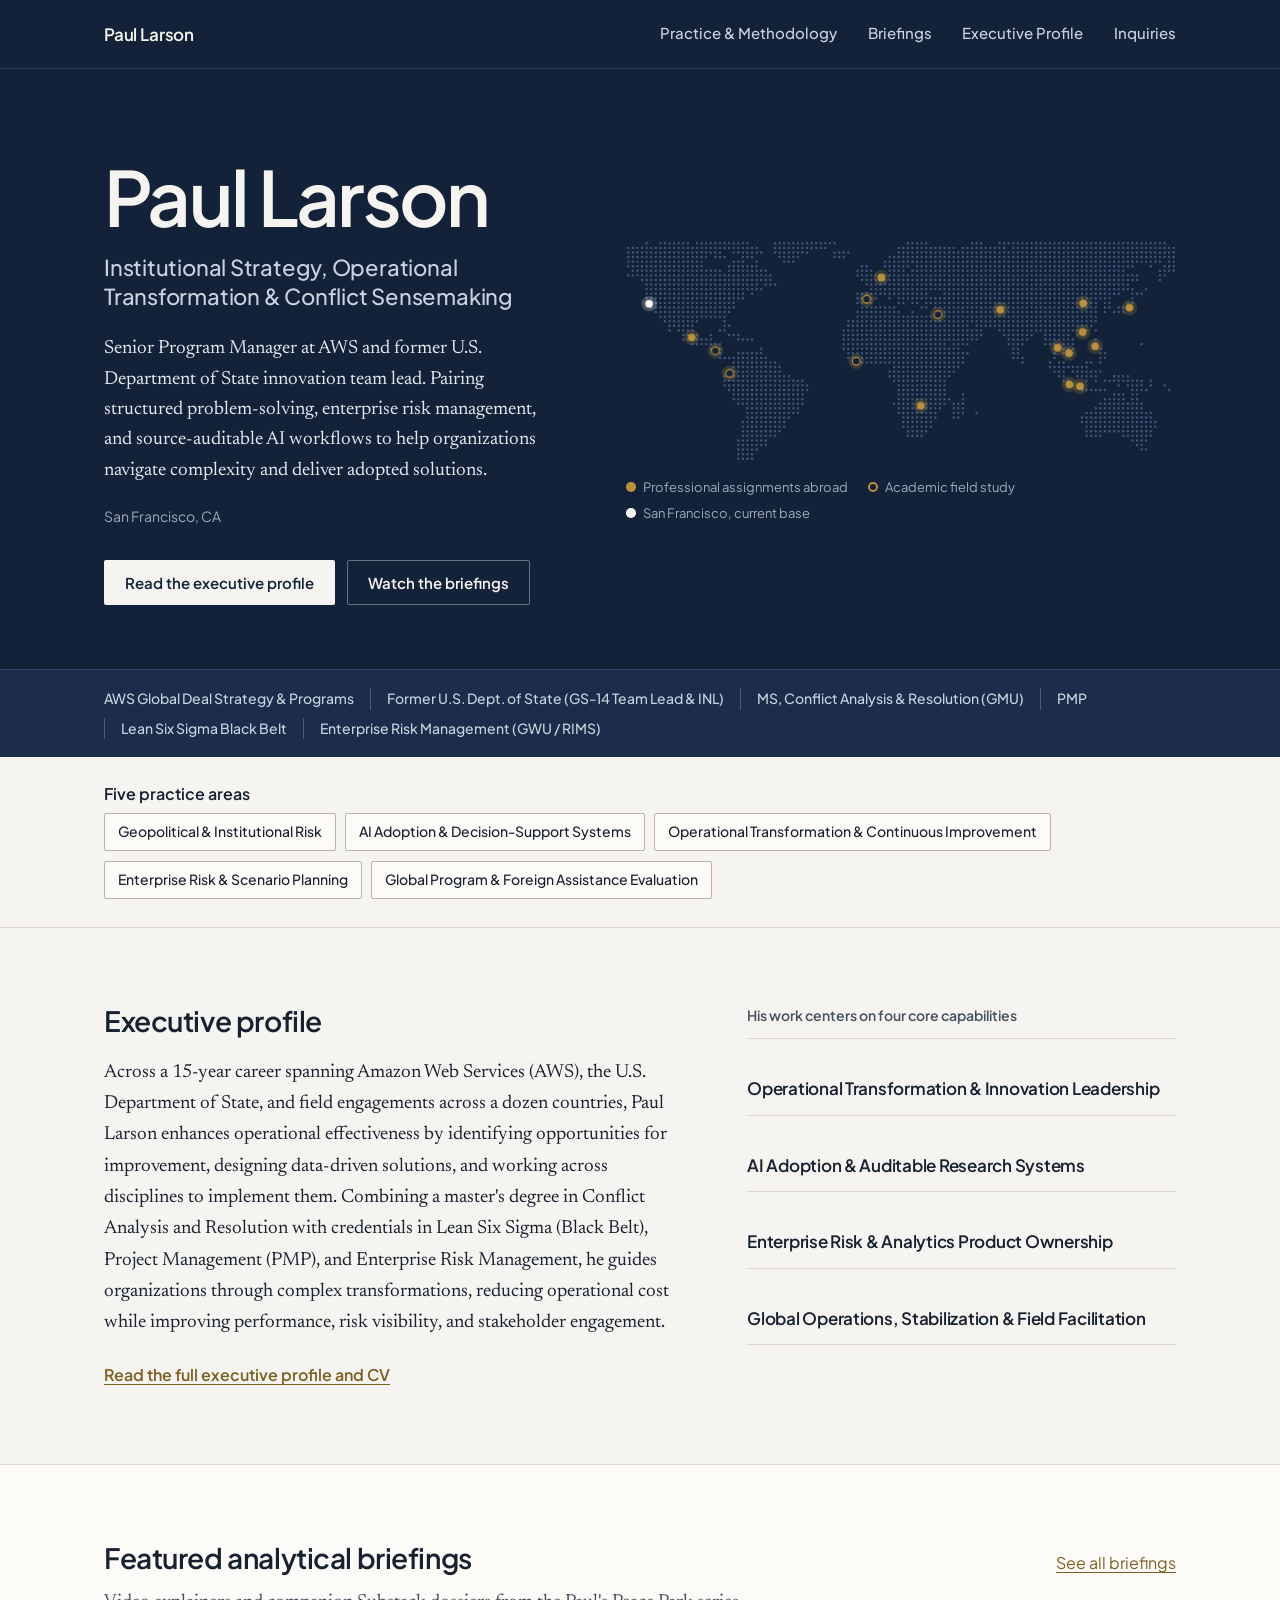
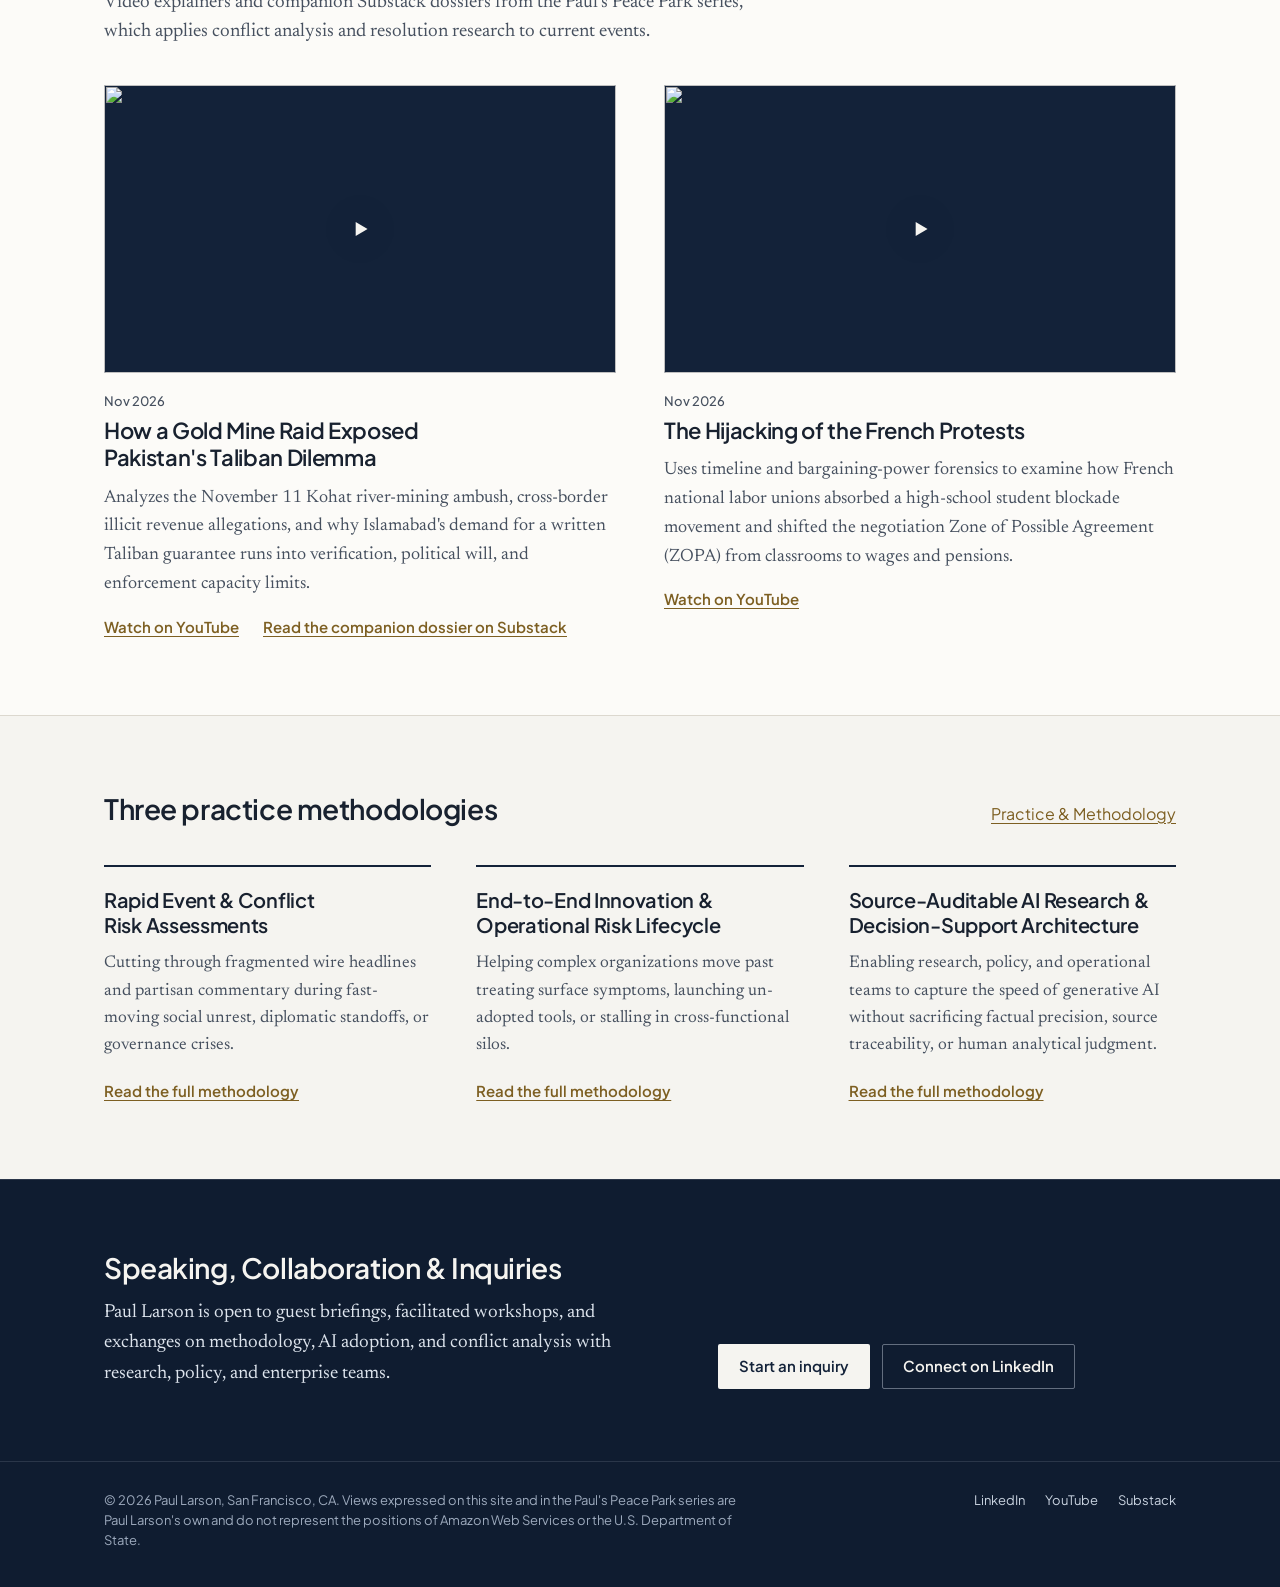
==== index.html @ 04f903e6 "Initial build of executive site Five static pages (home, practice and methodology, briefings, execut" ====
<!DOCTYPE html>
<html lang="en">
<head>
  <meta charset="utf-8">
  <meta name="viewport" content="width=device-width, initial-scale=1">
  <title>Paul Larson | Institutional Strategy, Operational Transformation &amp; Conflict Sensemaking</title>
  <meta name="description" content="Paul Larson, Senior Program Manager at AWS and former U.S. Department of State innovation team lead, on institutional strategy, operational transformation, and conflict sensemaking.">
  <meta name="author" content="Paul Larson">
  <meta property="og:title" content="Paul Larson | Institutional Strategy, Operational Transformation &amp; Conflict Sensemaking">
  <meta property="og:description" content="Paul Larson, Senior Program Manager at AWS and former U.S. Department of State innovation team lead, on institutional strategy, operational transformation, and conflict sensemaking.">
  <meta property="og:type" content="website">
  <meta name="theme-color" content="#132239">
  <link rel="icon" href="assets/favicon.svg" type="image/svg+xml">
  <link rel="preconnect" href="https://fonts.googleapis.com">
  <link rel="preconnect" href="https://fonts.gstatic.com" crossorigin>
  <link rel="stylesheet" href="https://fonts.googleapis.com/css2?family=Newsreader:ital,opsz,wght@0,6..72,400;0,6..72,500;1,6..72,400&amp;family=Plus+Jakarta+Sans:wght@400;500;600&amp;display=swap">
  <link rel="stylesheet" href="assets/styles.css">
  <script>document.documentElement.classList.add("js");</script>
  <script src="site-config.js" defer></script>
  <script src="assets/main.js" defer></script>
</head>
<body>
  <a class="skip-link" href="#main">Skip to content</a>
  <header class="site-header">
    <div class="wrap">
      <a class="wordmark" href="index.html">Paul Larson</a>
      <button class="nav-toggle" type="button" aria-expanded="false" aria-controls="site-nav">Menu</button>
      <nav id="site-nav" class="site-nav" aria-label="Main">
        <ul>
          <li><a href="methodology.html">Practice &amp; Methodology</a></li>
          <li><a href="briefings.html">Briefings</a></li>
          <li><a href="about.html">Executive Profile</a></li>
          <li><a href="contact.html">Inquiries</a></li>
        </ul>
      </nav>
    </div>
  </header>
  <main id="main">
    <section class="hero">
      <div class="wrap">
        <div class="hero-text">
          <h1 class="hero-name">Paul Larson</h1>
          <p class="hero-headline">Institutional Strategy, Operational Transformation &amp; Conflict Sensemaking</p>
          <p class="hero-sub">Senior Program Manager at AWS and former U.S. Department of State innovation team lead. Pairing structured problem-solving, enterprise risk management, and source-auditable AI workflows to help organizations navigate complexity and deliver adopted solutions.</p>
          <p class="hero-location">San Francisco, CA</p>
          <div class="btn-row">
            <a class="btn btn-light" href="about.html">Read the executive profile</a>
            <a class="btn btn-outline-light" href="briefings.html">Watch the briefings</a>
          </div>
        </div>
        <figure class="field-map">
          <div class="field-map-canvas">
            <img src="assets/world-dots.svg" alt="" width="1200" height="480">
            <svg viewBox="0 0 1200 480" aria-hidden="true" focusable="false">
            <g class="pin pin-study" style="--i:0" data-name="Liberia" data-detail="Academic field study, George Mason University, Center for Field Studies"><circle class="pin-halo" cx="502.3" cy="262.3" r="17"/><circle class="pin-dot" cx="502.3" cy="262.3" r="8.5"/><circle class="pin-hit" cx="502.3" cy="262.3" r="20"/></g>
            <g class="pin pin-study" style="--i:0" data-name="Israel and the Palestinian West Bank" data-detail="Academic field study, George Mason University, Center for Global Education"><circle class="pin-halo" cx="680.8" cy="160.9" r="17"/><circle class="pin-dot" cx="680.8" cy="160.9" r="8.5"/><circle class="pin-hit" cx="680.8" cy="160.9" r="20"/></g>
            <g class="pin pin-study" style="--i:0" data-name="Ecuador" data-detail="Academic field study, Center for Mediation, Facilitation, and the Resolution of Conflict (CEMPROC) and the University of Georgia"><circle class="pin-halo" cx="226.1" cy="288.7" r="17"/><circle class="pin-dot" cx="226.1" cy="288.7" r="8.5"/><circle class="pin-hit" cx="226.1" cy="288.7" r="20"/></g>
            <g class="pin pin-study" style="--i:0" data-name="Nicaragua" data-detail="Academic field study with travel to El Salvador and Honduras, School for International Training"><circle class="pin-halo" cx="195.0" cy="239.6" r="17"/><circle class="pin-dot" cx="195.0" cy="239.6" r="8.5"/><circle class="pin-hit" cx="195.0" cy="239.6" r="20"/></g>
            <g class="pin pin-study" style="--i:0" data-name="Spain" data-detail="Academic field study with travel to Morocco, Institute for the International Education of Students"><circle class="pin-halo" cx="525.2" cy="127.2" r="17"/><circle class="pin-dot" cx="525.2" cy="127.2" r="8.5"/><circle class="pin-hit" cx="525.2" cy="127.2" r="20"/></g>
            <g class="pin pin-work" style="--i:1" data-name="Shijiazhuang, China" data-detail="Teacher of U.S. culture and politics, Hebei Normal University (2008 to 2009)"><circle class="pin-halo" cx="998.0" cy="135.8" r="17"/><circle class="pin-dot" cx="998.0" cy="135.8" r="8.5"/><circle class="pin-hit" cx="998.0" cy="135.8" r="20"/></g>
            <g class="pin pin-work" style="--i:2" data-name="Kabul, Afghanistan" data-detail="Project lead for standing up business hubs and evaluating U.S. foreign assistance, Barbaricum (10/14 &amp; 12/14)"><circle class="pin-halo" cx="816.7" cy="149.9" r="17"/><circle class="pin-dot" cx="816.7" cy="149.9" r="8.5"/><circle class="pin-hit" cx="816.7" cy="149.9" r="20"/></g>
            <g class="pin pin-work" style="--i:3" data-name="Mexico City, Mexico" data-detail="Foreign assistance monitoring and evaluation advisor, PAE for State INL (2/18); WHA Management Officer Workshop presenter, State M/SS (12/24)"><circle class="pin-halo" cx="143.5" cy="210.3" r="17"/><circle class="pin-dot" cx="143.5" cy="210.3" r="8.5"/><circle class="pin-hit" cx="143.5" cy="210.3" r="20"/></g>
            <g class="pin pin-work" style="--i:4" data-name="The Hague, Netherlands" data-detail="Leadership development rotational assignment with GSO, State M/SS (4/22)"><circle class="pin-halo" cx="557.2" cy="79.7" r="17"/><circle class="pin-dot" cx="557.2" cy="79.7" r="8.5"/><circle class="pin-hit" cx="557.2" cy="79.7" r="20"/></g>
            <g class="pin pin-work" style="--i:5" data-name="Jakarta, Indonesia" data-detail="Scenario planning and strategic planning facilitator, State M/SS (9/22)"><circle class="pin-halo" cx="967.4" cy="312.8" r="17"/><circle class="pin-dot" cx="967.4" cy="312.8" r="8.5"/><circle class="pin-hit" cx="967.4" cy="312.8" r="20"/></g>
            <g class="pin pin-work" style="--i:5" data-name="Surabaya, Indonesia" data-detail="Scenario planning and strategic planning facilitator, State M/SS (9/22)"><circle class="pin-halo" cx="991.0" cy="317.0" r="17"/><circle class="pin-dot" cx="991.0" cy="317.0" r="8.5"/><circle class="pin-hit" cx="991.0" cy="317.0" r="20"/></g>
            <g class="pin pin-work" style="--i:6" data-name="Ho Chi Minh City, Vietnam" data-detail="Operational strategy and process improvement facilitator, State M/SS (9/22)"><circle class="pin-halo" cx="966.5" cy="244.7" r="17"/><circle class="pin-dot" cx="966.5" cy="244.7" r="8.5"/><circle class="pin-hit" cx="966.5" cy="244.7" r="20"/></g>
            <g class="pin pin-work" style="--i:7" data-name="Tokyo, Japan" data-detail="Operational strategy and process improvement facilitator, State M/SS (1/23)"><circle class="pin-halo" cx="1098.8" cy="145.3" r="17"/><circle class="pin-dot" cx="1098.8" cy="145.3" r="8.5"/><circle class="pin-hit" cx="1098.8" cy="145.3" r="20"/></g>
            <g class="pin pin-work" style="--i:8" data-name="Manila, Philippines" data-detail="Operational strategy and process improvement facilitator, State M/SS (1/23 &amp; 9/23)"><circle class="pin-halo" cx="1023.9" cy="229.6" r="17"/><circle class="pin-dot" cx="1023.9" cy="229.6" r="8.5"/><circle class="pin-hit" cx="1023.9" cy="229.6" r="20"/></g>
            <g class="pin pin-work" style="--i:9" data-name="Bangkok, Thailand" data-detail="Operational strategy and process improvement facilitator, State M/SS (7/23)"><circle class="pin-halo" cx="942.0" cy="233.0" r="17"/><circle class="pin-dot" cx="942.0" cy="233.0" r="8.5"/><circle class="pin-hit" cx="942.0" cy="233.0" r="20"/></g>
            <g class="pin pin-work" style="--i:10" data-name="Livingstone, Zambia" data-detail="AF Financial Management Workshop presenter, State M/SS (10/23)"><circle class="pin-halo" cx="643.4" cy="359.4" r="17"/><circle class="pin-dot" cx="643.4" cy="359.4" r="8.5"/><circle class="pin-hit" cx="643.4" cy="359.4" r="20"/></g>
            <g class="pin pin-work" style="--i:11" data-name="Hong Kong, China" data-detail="Management operations improvement facilitator, State M/SS (11/24)"><circle class="pin-halo" cx="996.7" cy="198.7" r="17"/><circle class="pin-dot" cx="996.7" cy="198.7" r="8.5"/><circle class="pin-hit" cx="996.7" cy="198.7" r="20"/></g>
            <g class="pin pin-home" style="--i:12" data-name="San Francisco, CA" data-detail="Current base"><circle class="pin-halo" cx="50.3" cy="136.9" r="17"/><circle class="pin-dot" cx="50.3" cy="136.9" r="8.5"/><circle class="pin-hit" cx="50.3" cy="136.9" r="20"/></g>
            </svg>
          </div>
          <figcaption>
            <span class="legend-item"><span class="legend-swatch work"></span>Professional assignments abroad</span>
            <span class="legend-item"><span class="legend-swatch study"></span>Academic field study</span>
            <span class="legend-item"><span class="legend-swatch home"></span>San Francisco, current base</span>
            <span class="visually-hidden">Map of Paul Larson's professional assignments abroad in Shijiazhuang, China; Kabul, Afghanistan; Mexico City, Mexico; The Hague, Netherlands; Jakarta, Indonesia; Surabaya, Indonesia; Ho Chi Minh City, Vietnam; Tokyo, Japan; Manila, Philippines; Bangkok, Thailand; Livingstone, Zambia; Hong Kong, China; and academic field study in Liberia; Israel and the Palestinian West Bank; Ecuador; Nicaragua; Spain.</span>
          </figcaption>
        </figure>
      </div>
    </section>

    <section class="cred-strip" aria-label="Credentials">
      <div class="wrap">
        <ul>
          <li>AWS Global Deal Strategy &amp; Programs</li>
          <li>Former U.S. Dept. of State (GS-14 Team Lead &amp; INL)</li>
          <li>MS, Conflict Analysis &amp; Resolution (GMU)</li>
          <li>PMP</li>
          <li>Lean Six Sigma Black Belt</li>
          <li>Enterprise Risk Management (GWU / RIMS)</li>
        </ul>
      </div>
    </section>

    <section class="section section-tags" aria-labelledby="areas-title">
      <div class="wrap tag-bar">
        <h2 id="areas-title">Five practice areas</h2>
        <ul class="tag-list">
          <li class="tag">Geopolitical &amp; Institutional Risk</li>
          <li class="tag">AI Adoption &amp; Decision-Support Systems</li>
          <li class="tag">Operational Transformation &amp; Continuous Improvement</li>
          <li class="tag">Enterprise Risk &amp; Scenario Planning</li>
          <li class="tag">Global Program &amp; Foreign Assistance Evaluation</li>
        </ul>
      </div>
    </section>

    <section class="section" aria-labelledby="profile-title">
      <div class="wrap profile-summary">
        <div>
          <h2 id="profile-title">Executive profile</h2>
          <div class="prose">
            <p>Across a 15-year career spanning Amazon Web Services (AWS), the U.S. Department of State, and field engagements across a dozen countries, Paul Larson enhances operational effectiveness by identifying opportunities for improvement, designing data-driven solutions, and working across disciplines to implement them. Combining a master's degree in Conflict Analysis and Resolution with credentials in Lean Six Sigma (Black Belt), Project Management (PMP), and Enterprise Risk Management, he guides organizations through complex transformations, reducing operational cost while improving performance, risk visibility, and stakeholder engagement.</p>
          </div>
          <a class="text-link" href="about.html">Read the full executive profile and CV</a>
        </div>
        <div>
          <p class="pillar-index-title">His work centers on four core capabilities</p>
          <ul class="pillar-index">
            <li><h3><a class="text-link" href="about.html#pillars">Operational Transformation &amp; Innovation Leadership</a></h3></li>
            <li><h3><a class="text-link" href="about.html#pillars">AI Adoption &amp; Auditable Research Systems</a></h3></li>
            <li><h3><a class="text-link" href="about.html#pillars">Enterprise Risk &amp; Analytics Product Ownership</a></h3></li>
            <li><h3><a class="text-link" href="about.html#pillars">Global Operations, Stabilization &amp; Field Facilitation</a></h3></li>
          </ul>
        </div>
      </div>
    </section>

    <section class="section section-raised" aria-labelledby="briefings-title">
      <div class="wrap">
        <div class="section-head">
          <h2 id="briefings-title">Featured analytical briefings</h2>
          <a class="text-link" href="briefings.html">See all briefings</a>
          <p>Video explainers and companion Substack dossiers from the <span data-series-name></span> series, which applies conflict analysis and resolution research to current events.</p>
        </div>
        <div class="briefing-grid" data-briefings="featured">
          <noscript><p class="prose">The briefings list needs JavaScript. Open <a href="briefings.html">the Briefings page</a> or <a href="https://www.youtube.com/@PaulsPeacePark">the YouTube channel</a> instead.</p></noscript>
        </div>
      </div>
    </section>

    <section class="section" aria-labelledby="methods-title">
      <div class="wrap">
        <div class="section-head">
          <h2 id="methods-title">Three practice methodologies</h2>
          <a class="text-link" href="methodology.html">Practice &amp; Methodology</a>
        </div>
        <div class="method-columns">
        <article>
          <h3>Rapid Event &amp; Conflict Risk Assessments</h3>
          <p>Cutting through fragmented wire headlines and partisan commentary during fast-moving social unrest, diplomatic standoffs, or governance crises.</p>
          <a class="text-link" href="methodology.html#rapid-assessments">Read the full methodology</a>
        </article>
        <article>
          <h3>End-to-End Innovation &amp; Operational Risk Lifecycle</h3>
          <p>Helping complex organizations move past treating surface symptoms, launching un-adopted tools, or stalling in cross-functional silos.</p>
          <a class="text-link" href="methodology.html#innovation-lifecycle">Read the full methodology</a>
        </article>
        <article>
          <h3>Source-Auditable AI Research &amp; Decision-Support Architecture</h3>
          <p>Enabling research, policy, and operational teams to capture the speed of generative AI without sacrificing factual precision, source traceability, or human analytical judgment.</p>
          <a class="text-link" href="methodology.html#auditable-ai">Read the full methodology</a>
        </article>
        </div>
      </div>
    </section>
  </main>

  <footer class="site-footer">
    <section class="footer-cta" aria-labelledby="footer-cta-title">
      <div class="wrap">
        <div>
          <h2 id="footer-cta-title">Speaking, Collaboration &amp; Inquiries</h2>
          <p>Paul Larson is open to guest briefings, facilitated workshops, and exchanges on methodology, AI adoption, and conflict analysis with research, policy, and enterprise teams.</p>
        </div>
        <div class="btn-row">
          <a class="btn btn-light" href="contact.html">Start an inquiry</a>
          <a class="btn btn-outline-light" href="https://www.linkedin.com/in/paulrlarson" data-linkedin-link target="_blank" rel="noopener">Connect on LinkedIn</a>
        </div>
      </div>
    </section>
    <div class="footer-base">
      <div class="wrap">
        <p>&copy; <span data-year>2026</span> Paul Larson, San Francisco, CA. Views expressed on this site and in the <span data-series-name></span> series are Paul Larson's own and do not represent the positions of Amazon Web Services or the U.S. Department of State.</p>
        <div class="footer-links">
          <a href="https://www.linkedin.com/in/paulrlarson" data-linkedin-link target="_blank" rel="noopener">LinkedIn</a>
          <a href="https://www.youtube.com/@PaulsPeacePark" data-youtube-link target="_blank" rel="noopener">YouTube</a>
          <a href="https://paulspeacepark.substack.com" data-substack-link target="_blank" rel="noopener">Substack</a>
        </div>
      </div>
    </div>
  </footer>
</body>
</html>
---- assets/styles.css ----
/* Paul Larson, executive site styles
   Palette: deep navy for frames, warm off-white for reading, brass for markers.
   Type: Plus Jakarta Sans for headings and interface, Newsreader for prose. */

:root {
  --navy-950: #0F1C30;
  --navy-900: #132239;
  --navy-800: #1B2D4A;
  --navy-700: #2A4166;
  --mist: #C9D3E0;
  --mist-soft: #9DAABD;
  --paper: #F5F4F0;
  --paper-raised: #FCFBF8;
  --rule: #DCD8CF;
  --rule-strong: #B9B3A6;
  --ink: #18212F;
  --ink-soft: #46505F;
  --brass: #B8903E;
  --brass-ink: #7D5F22;

  --sans: "Plus Jakarta Sans", system-ui, -apple-system, "Segoe UI", sans-serif;
  --serif: "Newsreader", "Iowan Old Style", Georgia, serif;

  --step--1: 0.8125rem;
  --step-0: 1rem;
  --step-1: 1.1875rem;
  --step-2: 1.375rem;
  --step-3: 1.75rem;
  --step-4: clamp(1.875rem, 1.4rem + 1.6vw, 2.5rem);
  --step-5: clamp(2.75rem, 1.9rem + 3.8vw, 4.75rem);

  --wrap: 72rem;
  --gutter: clamp(1.25rem, 4vw, 2.5rem);
  --section: clamp(3.25rem, 6vw, 5.5rem);
  --radius: 2px;
}

*,
*::before,
*::after { box-sizing: border-box; }

html { -webkit-text-size-adjust: 100%; scroll-behavior: smooth; }
@media (prefers-reduced-motion: reduce) { html { scroll-behavior: auto; } }

body {
  margin: 0;
  background: var(--paper);
  color: var(--ink);
  font-family: var(--sans);
  font-size: var(--step-0);
  line-height: 1.55;
  text-rendering: optimizeLegibility;
  -webkit-font-smoothing: antialiased;
}

img, svg { display: block; max-width: 100%; }

h1, h2, h3, h4 {
  font-family: var(--sans);
  font-weight: 600;
  line-height: 1.15;
  letter-spacing: -0.015em;
  margin: 0;
  text-wrap: balance;
}

p { margin: 0; }

a { color: inherit; }

.prose a,
.text-link {
  color: var(--brass-ink);
  text-decoration-thickness: 1px;
  text-underline-offset: 0.18em;
}
.prose a:hover,
.text-link:hover { text-decoration-thickness: 2px; }

:focus-visible {
  outline: 2px solid var(--brass);
  outline-offset: 3px;
}

.wrap {
  width: 100%;
  max-width: var(--wrap);
  margin-inline: auto;
  padding-inline: var(--gutter);
}

.visually-hidden {
  position: absolute !important;
  width: 1px; height: 1px;
  padding: 0; margin: -1px;
  overflow: hidden; clip: rect(0 0 0 0);
  white-space: nowrap; border: 0;
}

.skip-link {
  position: absolute;
  left: var(--gutter);
  top: -3rem;
  background: var(--paper);
  color: var(--navy-900);
  padding: 0.5rem 0.9rem;
  font-weight: 600;
  z-index: 20;
}
.skip-link:focus { top: 0.75rem; }

/* ---------- Header ---------- */

.site-header {
  background: var(--navy-900);
  color: var(--paper);
  border-bottom: 1px solid rgba(201, 211, 224, 0.14);
}
.site-header .wrap {
  display: flex;
  align-items: center;
  justify-content: space-between;
  gap: 1.5rem;
  min-height: 4.25rem;
}
.wordmark {
  font-weight: 600;
  font-size: 1.0625rem;
  letter-spacing: -0.01em;
  text-decoration: none;
  white-space: nowrap;
}
.wordmark span {
  font-weight: 400;
  color: var(--mist-soft);
  margin-left: 0.6rem;
  padding-left: 0.6rem;
  border-left: 1px solid rgba(201, 211, 224, 0.3);
}
.site-nav ul {
  list-style: none;
  margin: 0;
  padding: 0;
  display: flex;
  gap: clamp(1rem, 2.4vw, 2rem);
}
.site-nav a {
  color: var(--mist);
  text-decoration: none;
  font-size: 0.9375rem;
  font-weight: 500;
  padding-block: 0.4rem;
  border-bottom: 2px solid transparent;
  transition: color 0.15s ease, border-color 0.15s ease;
}
.site-nav a:hover { color: var(--paper); }
.site-nav a[aria-current="page"] {
  color: var(--paper);
  border-bottom-color: var(--brass);
}
.nav-toggle {
  display: none;
  background: transparent;
  color: var(--paper);
  border: 1px solid rgba(201, 211, 224, 0.4);
  border-radius: var(--radius);
  font: inherit;
  font-size: 0.875rem;
  font-weight: 500;
  padding: 0.4rem 0.8rem;
  cursor: pointer;
}

@media (max-width: 760px) {
  .wordmark span { display: none; }
  .nav-toggle { display: inline-block; }
  .site-header .wrap { flex-wrap: wrap; }
  .site-nav { display: none; width: 100%; padding-bottom: 1rem; }
  .site-nav.is-open { display: block; }
  .site-nav ul { flex-direction: column; gap: 0.25rem; }
  .site-nav a { display: inline-block; padding-block: 0.5rem; }
}

/* ---------- Buttons ---------- */

.btn {
  display: inline-flex;
  align-items: center;
  justify-content: center;
  gap: 0.5rem;
  font: inherit;
  font-size: 0.9375rem;
  font-weight: 600;
  line-height: 1.2;
  padding: 0.8rem 1.25rem;
  border-radius: var(--radius);
  border: 1px solid transparent;
  text-decoration: none;
  cursor: pointer;
  transition: background-color 0.15s ease, border-color 0.15s ease, color 0.15s ease;
}
.btn-light { background: var(--paper); color: var(--navy-900); }
.btn-light:hover { background: #FFFFFF; }
.btn-outline-light { color: var(--paper); border-color: rgba(201, 211, 224, 0.45); }
.btn-outline-light:hover { border-color: var(--paper); }
.btn-dark { background: var(--navy-900); color: var(--paper); }
.btn-dark:hover { background: var(--navy-700); }
.btn-outline-dark { color: var(--navy-900); border-color: var(--rule-strong); background: transparent; }
.btn-outline-dark:hover { border-color: var(--navy-900); }
.btn-row { display: flex; flex-wrap: wrap; gap: 0.75rem; }

/* ---------- Home hero ---------- */

.hero {
  background: var(--navy-900);
  color: var(--paper);
  padding-block: clamp(3rem, 7vw, 6rem) clamp(2.5rem, 5vw, 4rem);
  overflow: hidden;
}
.hero .wrap {
  display: grid;
  grid-template-columns: minmax(0, 1fr) minmax(0, 1.2fr);
  gap: clamp(2rem, 5vw, 4.5rem);
  align-items: center;
}
.hero-name {
  font-size: var(--step-5);
  font-weight: 600;
  letter-spacing: -0.035em;
  line-height: 0.98;
}
.hero-headline {
  margin-top: 1.25rem;
  font-size: var(--step-2);
  font-weight: 500;
  line-height: 1.3;
  color: var(--mist);
  letter-spacing: -0.01em;
  max-width: 28ch;
}
.hero-sub {
  margin-top: 1.5rem;
  font-family: var(--serif);
  font-size: var(--step-1);
  line-height: 1.6;
  color: #E4E9F0;
  max-width: 38rem;
}
.hero-location {
  margin-top: 1.25rem;
  font-size: 0.875rem;
  color: var(--mist-soft);
}
.hero .btn-row { margin-top: 2rem; }

@media (max-width: 960px) {
  .hero .wrap { grid-template-columns: 1fr; }
}

/* ---------- Field map ---------- */

.field-map { margin: 0; }
.field-map-canvas {
  position: relative;
  aspect-ratio: 1200 / 480;
}
.field-map-canvas > img,
.field-map-canvas > svg {
  position: absolute;
  inset: 0;
  width: 100%;
  height: 100%;
}
.pin { cursor: pointer; }
.pin .pin-hit { fill: transparent; }
.pin-work .pin-dot { fill: var(--brass); }
.pin-study .pin-dot { fill: var(--navy-900); stroke: var(--brass); stroke-width: 2.6; }
.pin-home .pin-dot { fill: var(--paper); }
.pin .pin-halo { fill: var(--brass); opacity: 0.22; }
.pin-home .pin-halo { fill: var(--paper); }
.pin:hover .pin-dot,
.pin.is-active .pin-dot { stroke: var(--paper); stroke-width: 2.6; }

@media (prefers-reduced-motion: no-preference) {
  .js .pin {
    opacity: 0;
    animation: pin-in 0.5s ease-out forwards;
    animation-delay: calc(0.35s + var(--i, 0) * 0.12s);
  }
}
@keyframes pin-in { to { opacity: 1; } }

.map-tip {
  position: absolute;
  z-index: 3;
  pointer-events: none;
  background: var(--paper);
  color: var(--ink);
  padding: 0.55rem 0.75rem;
  border-radius: var(--radius);
  box-shadow: 0 6px 24px rgba(8, 16, 30, 0.35);
  font-size: 0.8125rem;
  line-height: 1.4;
  max-width: 16rem;
  transform: translate(-50%, calc(-100% - 12px));
  opacity: 0;
  transition: opacity 0.12s ease;
}
.map-tip.is-visible { opacity: 1; }
.map-tip strong { display: block; font-weight: 600; }

.field-map figcaption {
  margin-top: 1rem;
  font-size: var(--step--1);
  color: var(--mist-soft);
  display: flex;
  flex-wrap: wrap;
  gap: 0.4rem 1.25rem;
}
.legend-item { display: inline-flex; align-items: center; gap: 0.45rem; }
.legend-swatch {
  width: 0.6rem; height: 0.6rem;
  border-radius: 50%;
  flex: none;
}
.legend-swatch.work { background: var(--brass); }
.legend-swatch.study { border: 2px solid var(--brass); }
.legend-swatch.home { background: var(--paper); }

/* ---------- Credibility strip ---------- */

.cred-strip {
  background: var(--navy-800);
  color: var(--mist);
  border-top: 1px solid rgba(201, 211, 224, 0.12);
}
.cred-strip ul {
  list-style: none;
  margin: 0;
  padding: 1.1rem 0;
  display: flex;
  flex-wrap: wrap;
  gap: 0.5rem 0;
  font-size: 0.875rem;
  font-weight: 500;
}
.cred-strip li { padding-inline: 1rem; border-left: 1px solid rgba(201, 211, 224, 0.28); }
.cred-strip li:first-child { padding-left: 0; border-left: 0; }
@media (max-width: 640px) {
  .cred-strip ul { flex-direction: column; }
  .cred-strip li { padding-left: 0; border-left: 0; }
}

/* ---------- Page header (inner pages) ---------- */

.page-head {
  background: var(--navy-900);
  color: var(--paper);
  padding-block: clamp(2.75rem, 6vw, 4.5rem);
}
.page-head h1 {
  font-size: var(--step-4);
  letter-spacing: -0.025em;
}
.page-head .lede {
  margin-top: 1rem;
  font-family: var(--serif);
  font-size: var(--step-1);
  line-height: 1.6;
  color: #E4E9F0;
  max-width: 44rem;
}
.page-head .btn-row { margin-top: 1.75rem; }

/* ---------- Sections ---------- */

.section { padding-block: var(--section); }
.section + .section { border-top: 1px solid var(--rule); }
.section-raised { background: var(--paper-raised); }

.section-head {
  display: flex;
  flex-wrap: wrap;
  align-items: baseline;
  justify-content: space-between;
  gap: 0.75rem 2rem;
  margin-bottom: clamp(1.75rem, 3vw, 2.5rem);
}
.section-head h2 { font-size: var(--step-3); }
.section-head p {
  font-family: var(--serif);
  font-size: var(--step-1);
  color: var(--ink-soft);
  max-width: 40rem;
  flex-basis: 100%;
}

.prose {
  font-family: var(--serif);
  font-size: var(--step-1);
  line-height: 1.65;
  max-width: 42rem;
}
.prose p + p { margin-top: 1.1em; }

/* ---------- Practice area tags ---------- */

.tag-bar {
  display: flex;
  flex-wrap: wrap;
  align-items: center;
  gap: 0.6rem;
}
.tag-bar h2 {
  font-size: var(--step-0);
  font-weight: 600;
  margin-right: 0.75rem;
  letter-spacing: 0;
}
.tag-list {
  list-style: none;
  margin: 0;
  padding: 0;
  display: flex;
  flex-wrap: wrap;
  gap: 0.6rem;
}
.tag {
  display: inline-block;
  font-size: 0.875rem;
  font-weight: 500;
  padding: 0.45rem 0.8rem;
  border: 1px solid var(--rule-strong);
  border-radius: var(--radius);
  background: var(--paper-raised);
}
.section-tags { padding-block: 1.75rem; }

/* ---------- Home profile summary ---------- */

.profile-summary {
  display: grid;
  grid-template-columns: minmax(0, 1.35fr) minmax(0, 1fr);
  gap: clamp(2rem, 5vw, 4.5rem);
}
.profile-summary h2 { font-size: var(--step-3); margin-bottom: 1.25rem; }
.profile-summary .text-link { display: inline-block; margin-top: 1.5rem; font-weight: 600; }
.pillar-index { list-style: none; margin: 0; padding: 0; border-top: 1px solid var(--rule); }
.pillar-index li {
  padding-block: 1rem;
  border-bottom: 1px solid var(--rule);
}
.pillar-index h3 { font-size: 1.0625rem; }
.pillar-index h3 a { color: var(--ink); text-decoration: none; }
.pillar-index h3 a:hover { color: var(--brass-ink); text-decoration: underline; text-underline-offset: 0.18em; }
.pillar-index p {
  margin-top: 0.35rem;
  font-family: var(--serif);
  font-size: 1.0625rem;
  color: var(--ink-soft);
  line-height: 1.5;
}
.pillar-index-title {
  font-size: 0.875rem;
  font-weight: 600;
  color: var(--ink-soft);
  margin-bottom: 0.75rem;
}
@media (max-width: 860px) {
  .profile-summary { grid-template-columns: 1fr; }
}

/* ---------- Briefings ---------- */

.briefing-grid {
  display: grid;
  grid-template-columns: repeat(2, minmax(0, 1fr));
  gap: clamp(2rem, 4vw, 3rem);
}
@media (max-width: 760px) {
  .briefing-grid { grid-template-columns: 1fr; }
}
.briefing { display: flex; flex-direction: column; }
.briefing-media {
  position: relative;
  aspect-ratio: 16 / 9;
  background: var(--navy-900);
  border-radius: var(--radius);
  overflow: hidden;
}
.briefing-media img,
.briefing-media iframe {
  position: absolute;
  inset: 0;
  width: 100%;
  height: 100%;
  object-fit: cover;
  border: 0;
}
.play-btn {
  position: absolute;
  inset: 0;
  width: 100%;
  border: 0;
  padding: 0;
  margin: 0;
  background: transparent;
  cursor: pointer;
}
.play-btn::after {
  content: "";
  position: absolute;
  left: 50%; top: 50%;
  width: 4.25rem; height: 4.25rem;
  transform: translate(-50%, -50%);
  border-radius: 50%;
  background: rgba(19, 34, 57, 0.86) url("data:image/svg+xml,%3Csvg xmlns='http://www.w3.org/2000/svg' viewBox='0 0 24 24'%3E%3Cpath d='M8 5.5v13l11-6.5z' fill='%23F5F4F0'/%3E%3C/svg%3E") center / 1.6rem no-repeat;
  transition: background-color 0.15s ease;
}
.play-btn:hover::after { background-color: var(--navy-700); }
.briefing-date {
  margin-top: 1.1rem;
  font-size: var(--step--1);
  font-weight: 500;
  color: var(--ink-soft);
}
.briefing h3 {
  margin-top: 0.35rem;
  font-size: var(--step-2);
  line-height: 1.25;
}
.briefing-summary {
  margin-top: 0.75rem;
  font-family: var(--serif);
  font-size: 1.125rem;
  line-height: 1.6;
  color: var(--ink-soft);
}
.briefing-links {
  margin-top: 1rem;
  display: flex;
  flex-wrap: wrap;
  gap: 0.5rem 1.5rem;
  font-size: 0.9375rem;
  font-weight: 600;
}

.briefing-list { display: grid; gap: clamp(3rem, 6vw, 4.5rem); }
.briefing-list .briefing {
  display: grid;
  grid-template-columns: minmax(0, 1.15fr) minmax(0, 1fr);
  gap: clamp(1.5rem, 4vw, 3rem);
  align-items: start;
}
.briefing-list .briefing-date { margin-top: 0; }
@media (max-width: 860px) {
  .briefing-list .briefing { grid-template-columns: 1fr; }
}

.series-panel {
  display: grid;
  grid-template-columns: minmax(0, 1fr) auto;
  gap: 1.5rem 3rem;
  align-items: center;
  padding: clamp(1.5rem, 3vw, 2.25rem);
  border: 1px solid var(--rule);
  background: var(--paper-raised);
  border-radius: var(--radius);
}
.series-panel h2 { font-size: var(--step-2); }
.series-panel p {
  margin-top: 0.5rem;
  font-family: var(--serif);
  font-size: 1.125rem;
  color: var(--ink-soft);
  max-width: 40rem;
}
@media (max-width: 760px) {
  .series-panel { grid-template-columns: 1fr; }
}

/* ---------- Methodology summary (home) ---------- */

.method-columns {
  display: grid;
  grid-template-columns: repeat(3, minmax(0, 1fr));
  gap: clamp(1.75rem, 3.5vw, 3rem);
}
.method-columns article {
  border-top: 2px solid var(--navy-900);
  padding-top: 1.25rem;
  display: flex;
  flex-direction: column;
}
.method-columns h3 { font-size: 1.25rem; line-height: 1.25; }
.method-columns p {
  margin-top: 0.85rem;
  font-family: var(--serif);
  font-size: 1.0625rem;
  line-height: 1.6;
  color: var(--ink-soft);
  flex: 1;
}
.method-columns .text-link { margin-top: 1.25rem; font-weight: 600; font-size: 0.9375rem; }
@media (max-width: 900px) {
  .method-columns { grid-template-columns: 1fr; }
}

/* ---------- Methodology page ---------- */

.method-detail {
  display: grid;
  grid-template-columns: minmax(0, 0.8fr) minmax(0, 1.4fr);
  gap: clamp(1.75rem, 5vw, 4.5rem);
  scroll-margin-top: 1.5rem;
}
.method-detail h2 { font-size: var(--step-3); }
.method-detail .method-aside p {
  margin-top: 1rem;
  font-size: 0.9375rem;
  color: var(--ink-soft);
}
.method-detail .btn { margin-top: 1.5rem; }
.facts { margin: 0; }
.facts dt {
  font-size: 0.9375rem;
  font-weight: 600;
  color: var(--navy-900);
}
.facts dd {
  margin: 0.4rem 0 0;
  font-family: var(--serif);
  font-size: var(--step-1);
  line-height: 1.65;
  max-width: 42rem;
}
.facts dd + dt { margin-top: 1.5rem; padding-top: 1.5rem; border-top: 1px solid var(--rule); }
@media (max-width: 860px) {
  .method-detail { grid-template-columns: 1fr; }
}

.lifecycle {
  list-style: none;
  margin: 1.25rem 0 0;
  padding: 0;
  counter-reset: stage;
  display: grid;
  grid-template-columns: repeat(5, minmax(0, 1fr));
  border-top: 1px solid var(--rule-strong);
}
.lifecycle li {
  counter-increment: stage;
  padding: 1rem 1rem 0 0;
  font-size: 0.9375rem;
  line-height: 1.45;
}
.lifecycle li::before {
  content: counter(stage);
  display: block;
  font-weight: 600;
  font-size: 0.8125rem;
  color: var(--brass-ink);
  margin-bottom: 0.4rem;
}
@media (max-width: 760px) {
  .lifecycle { grid-template-columns: 1fr; }
  .lifecycle li { display: grid; grid-template-columns: 1.75rem 1fr; padding: 0.75rem 0; border-bottom: 1px solid var(--rule); }
  .lifecycle li::before { margin: 0; }
}

.overview-block {
  background: var(--navy-900);
  color: var(--paper);
}
.overview-block .wrap {
  display: grid;
  grid-template-columns: minmax(0, 0.8fr) minmax(0, 1.4fr);
  gap: clamp(1.75rem, 5vw, 4.5rem);
}
.overview-block h2 { font-size: var(--step-3); }
.overview-block .overview-note {
  margin-top: 1rem;
  font-size: 0.9375rem;
  color: var(--mist-soft);
}
.overview-block .prose { color: #E4E9F0; }
@media (max-width: 860px) {
  .overview-block .wrap { grid-template-columns: 1fr; }
}

/* ---------- Executive profile ---------- */

.profile-head-row {
  display: flex;
  flex-wrap: wrap;
  justify-content: space-between;
  align-items: flex-end;
  gap: 1.5rem;
}

.pillar-grid {
  display: grid;
  grid-template-columns: repeat(2, minmax(0, 1fr));
  border-top: 1px solid var(--rule);
}
.pillar {
  padding: 1.75rem 2rem 2rem 0;
  border-bottom: 1px solid var(--rule);
}
.pillar:nth-child(even) { padding-left: 2rem; padding-right: 0; border-left: 1px solid var(--rule); }
.pillar h3 { font-size: 1.1875rem; }
.pillar p {
  margin-top: 0.75rem;
  font-family: var(--serif);
  font-size: 1.125rem;
  line-height: 1.6;
}
@media (max-width: 860px) {
  .pillar-grid { grid-template-columns: 1fr; }
  .pillar, .pillar:nth-child(even) { padding: 1.5rem 0; border-left: 0; }
}

.cv { display: grid; gap: clamp(2.5rem, 5vw, 3.5rem); }
.cv-section {
  display: grid;
  grid-template-columns: minmax(0, 14rem) minmax(0, 1fr);
  gap: 1rem clamp(1.5rem, 4vw, 3rem);
  border-top: 1px solid var(--rule-strong);
  padding-top: 1.25rem;
}
.cv-section > h3 { font-size: 1.125rem; }
.ledger { list-style: none; margin: 0; padding: 0; }
.ledger > li {
  display: grid;
  grid-template-columns: 8.5rem minmax(0, 1fr);
  gap: 0.25rem 1.5rem;
  padding-block: 0.8rem;
  border-bottom: 1px solid var(--rule);
}
.ledger > li:first-child { padding-top: 0; }
.ledger .when {
  font-size: 0.875rem;
  font-weight: 500;
  color: var(--ink-soft);
  font-variant-numeric: tabular-nums;
  padding-top: 0.15rem;
}
.ledger .what { font-weight: 600; line-height: 1.4; }
.ledger .where {
  display: block;
  margin-top: 0.15rem;
  font-family: var(--serif);
  font-size: 1.0625rem;
  font-weight: 400;
  color: var(--ink-soft);
}
.ledger-group + .ledger-group { margin-top: 1.75rem; }
.ledger-group h4 {
  font-size: 0.9375rem;
  font-weight: 600;
  color: var(--navy-700);
  margin-bottom: 0.75rem;
}
.ledger.plain > li { grid-template-columns: 1fr; }
@media (max-width: 760px) {
  .cv-section { grid-template-columns: 1fr; }
  .ledger > li { grid-template-columns: 1fr; gap: 0.15rem; }
}

.print-only { display: none; }

/* ---------- Inquiries ---------- */

.inquiry-layout {
  display: grid;
  grid-template-columns: minmax(0, 1.5fr) minmax(0, 1fr);
  gap: clamp(2rem, 5vw, 4.5rem);
  align-items: start;
}
@media (max-width: 900px) {
  .inquiry-layout { grid-template-columns: 1fr; }
}
.inquiry-form fieldset { border: 0; margin: 0; padding: 0; }
.inquiry-form legend {
  font-size: var(--step-2);
  font-weight: 600;
  letter-spacing: -0.01em;
  margin-bottom: 1rem;
  padding: 0;
}
.topic-options { display: grid; grid-template-columns: repeat(2, minmax(0, 1fr)); gap: 0.75rem; }
@media (max-width: 600px) { .topic-options { grid-template-columns: 1fr; } }
.topic-option { position: relative; }
.topic-option input { position: absolute; opacity: 0; inset: 0; margin: 0; cursor: pointer; }
.topic-option label {
  display: block;
  height: 100%;
  padding: 1rem 1.1rem;
  border: 1px solid var(--rule-strong);
  border-radius: var(--radius);
  background: var(--paper-raised);
  cursor: pointer;
  transition: border-color 0.15s ease, background-color 0.15s ease;
}
.topic-option label strong { display: block; font-weight: 600; }
.topic-option label span {
  display: block;
  margin-top: 0.3rem;
  font-family: var(--serif);
  font-size: 1rem;
  line-height: 1.45;
  color: var(--ink-soft);
}
.topic-option input:checked + label {
  border-color: var(--navy-900);
  background: #EEF1F5;
  box-shadow: inset 3px 0 0 var(--brass);
}
.topic-option input:focus-visible + label { outline: 2px solid var(--brass); outline-offset: 2px; }

.field-grid { display: grid; grid-template-columns: repeat(2, minmax(0, 1fr)); gap: 1rem 1.25rem; margin-top: 2rem; }
.field-grid .full { grid-column: 1 / -1; }
@media (max-width: 600px) { .field-grid { grid-template-columns: 1fr; } }
.field label {
  display: block;
  font-size: 0.875rem;
  font-weight: 600;
  margin-bottom: 0.4rem;
}
.field label .optional { font-weight: 400; color: var(--ink-soft); }
.field input,
.field textarea {
  width: 100%;
  font: inherit;
  font-size: 1rem;
  color: var(--ink);
  background: #FFFFFF;
  border: 1px solid var(--rule-strong);
  border-radius: var(--radius);
  padding: 0.7rem 0.8rem;
}
.field textarea { min-height: 9rem; resize: vertical; line-height: 1.5; }
.field input:focus,
.field textarea:focus { outline: 2px solid var(--brass); outline-offset: 0; border-color: var(--navy-900); }
.form-actions { margin-top: 1.5rem; display: flex; flex-wrap: wrap; align-items: center; gap: 1rem; }
.form-status { font-size: 0.9375rem; color: var(--ink-soft); }
.form-status.is-error { color: #8A2A1F; }
.form-status.is-ok { color: #2F5A3A; }

.contact-aside { display: grid; gap: 1.25rem; }
.aside-block {
  padding: 1.5rem;
  border: 1px solid var(--rule);
  background: var(--paper-raised);
  border-radius: var(--radius);
}
.aside-block h2 { font-size: 1.1875rem; }
.aside-block p {
  margin-top: 0.5rem;
  font-family: var(--serif);
  font-size: 1.0625rem;
  line-height: 1.55;
  color: var(--ink-soft);
}
.aside-block .btn { margin-top: 1rem; }
.email-reveal {
  margin-top: 1rem;
  font-size: 0.9375rem;
  font-weight: 600;
  word-break: break-all;
}

/* ---------- Footer ---------- */

.site-footer {
  background: var(--navy-950);
  color: var(--mist);
  border-top: 1px solid rgba(201, 211, 224, 0.14);
}
.footer-cta {
  padding-block: clamp(3rem, 6vw, 4.5rem);
  border-bottom: 1px solid rgba(201, 211, 224, 0.14);
}
.footer-cta .wrap {
  display: grid;
  grid-template-columns: minmax(0, 1.2fr) minmax(0, 1fr);
  gap: 2rem clamp(2rem, 5vw, 4.5rem);
  align-items: end;
}
.footer-cta h2 { font-size: var(--step-3); color: var(--paper); }
.footer-cta p {
  margin-top: 0.85rem;
  font-family: var(--serif);
  font-size: var(--step-1);
  line-height: 1.6;
  color: #DCE3EC;
  max-width: 36rem;
}
.footer-cta .btn-row { justify-content: flex-start; }
@media (max-width: 860px) {
  .footer-cta .wrap { grid-template-columns: 1fr; }
}
.footer-base {
  padding-block: 1.75rem 2.25rem;
  font-size: var(--step--1);
  color: var(--mist-soft);
}
.footer-base .wrap {
  display: flex;
  flex-wrap: wrap;
  justify-content: space-between;
  gap: 0.75rem 2rem;
}
.footer-base p { max-width: 40rem; }
.footer-links { display: flex; flex-wrap: wrap; gap: 0.5rem 1.25rem; }
.footer-links a { color: var(--mist); text-decoration: none; }
.footer-links a:hover { color: var(--paper); text-decoration: underline; }

/* ---------- Print: executive profile ---------- */

@media print {
  @page { margin: 0.6in 0.65in; }
  html { font-size: 10pt; }
  body { background: #FFFFFF; color: #000000; }
  .site-header, .site-footer, .no-print, .skip-link { display: none !important; }
  .print-only { display: block; }
  .page-head { background: none; color: #000000; padding: 0 0 10pt; }
  .page-head h1 { font-size: 20pt; }
  .page-head .lede { color: #222222; font-size: 11pt; margin-top: 4pt; }
  .wrap { max-width: none; padding: 0; }
  .section { padding-block: 12pt; }
  .section + .section { border-top: 1px solid #999999; }
  .section-head { margin-bottom: 8pt; }
  .section-head h2 { font-size: 13pt; }
  .prose { font-size: 10.5pt; max-width: none; line-height: 1.45; }
  .pillar-grid { grid-template-columns: 1fr 1fr; }
  .pillar { padding: 8pt 10pt 8pt 0; break-inside: avoid; }
  .pillar:nth-child(even) { padding-left: 10pt; }
  .pillar h3 { font-size: 10.5pt; }
  .pillar p { font-size: 9.5pt; line-height: 1.4; margin-top: 3pt; }
  .cv { gap: 12pt; }
  .cv-section { grid-template-columns: 9rem 1fr; padding-top: 6pt; break-inside: auto; }
  .cv-section > h3 { font-size: 10.5pt; }
  .ledger > li { padding-block: 3pt; grid-template-columns: 7rem 1fr; break-inside: avoid; }
  .ledger .when { font-size: 8.5pt; color: #333333; }
  .ledger .what { font-size: 9.5pt; }
  .ledger .where { font-size: 9.5pt; color: #333333; }
  .ledger-group + .ledger-group { margin-top: 6pt; }
  .ledger-group h4 { font-size: 9pt; margin-bottom: 3pt; color: #000000; break-after: avoid; }
  .ledger-group { break-inside: avoid; }
  .section-head { break-after: avoid; }
  #cv { break-before: page; border-top: 0; }
  .print-contact { font-size: 9.5pt; margin-top: 4pt; color: #222222; }
  a { color: #000000; text-decoration: none; }
}
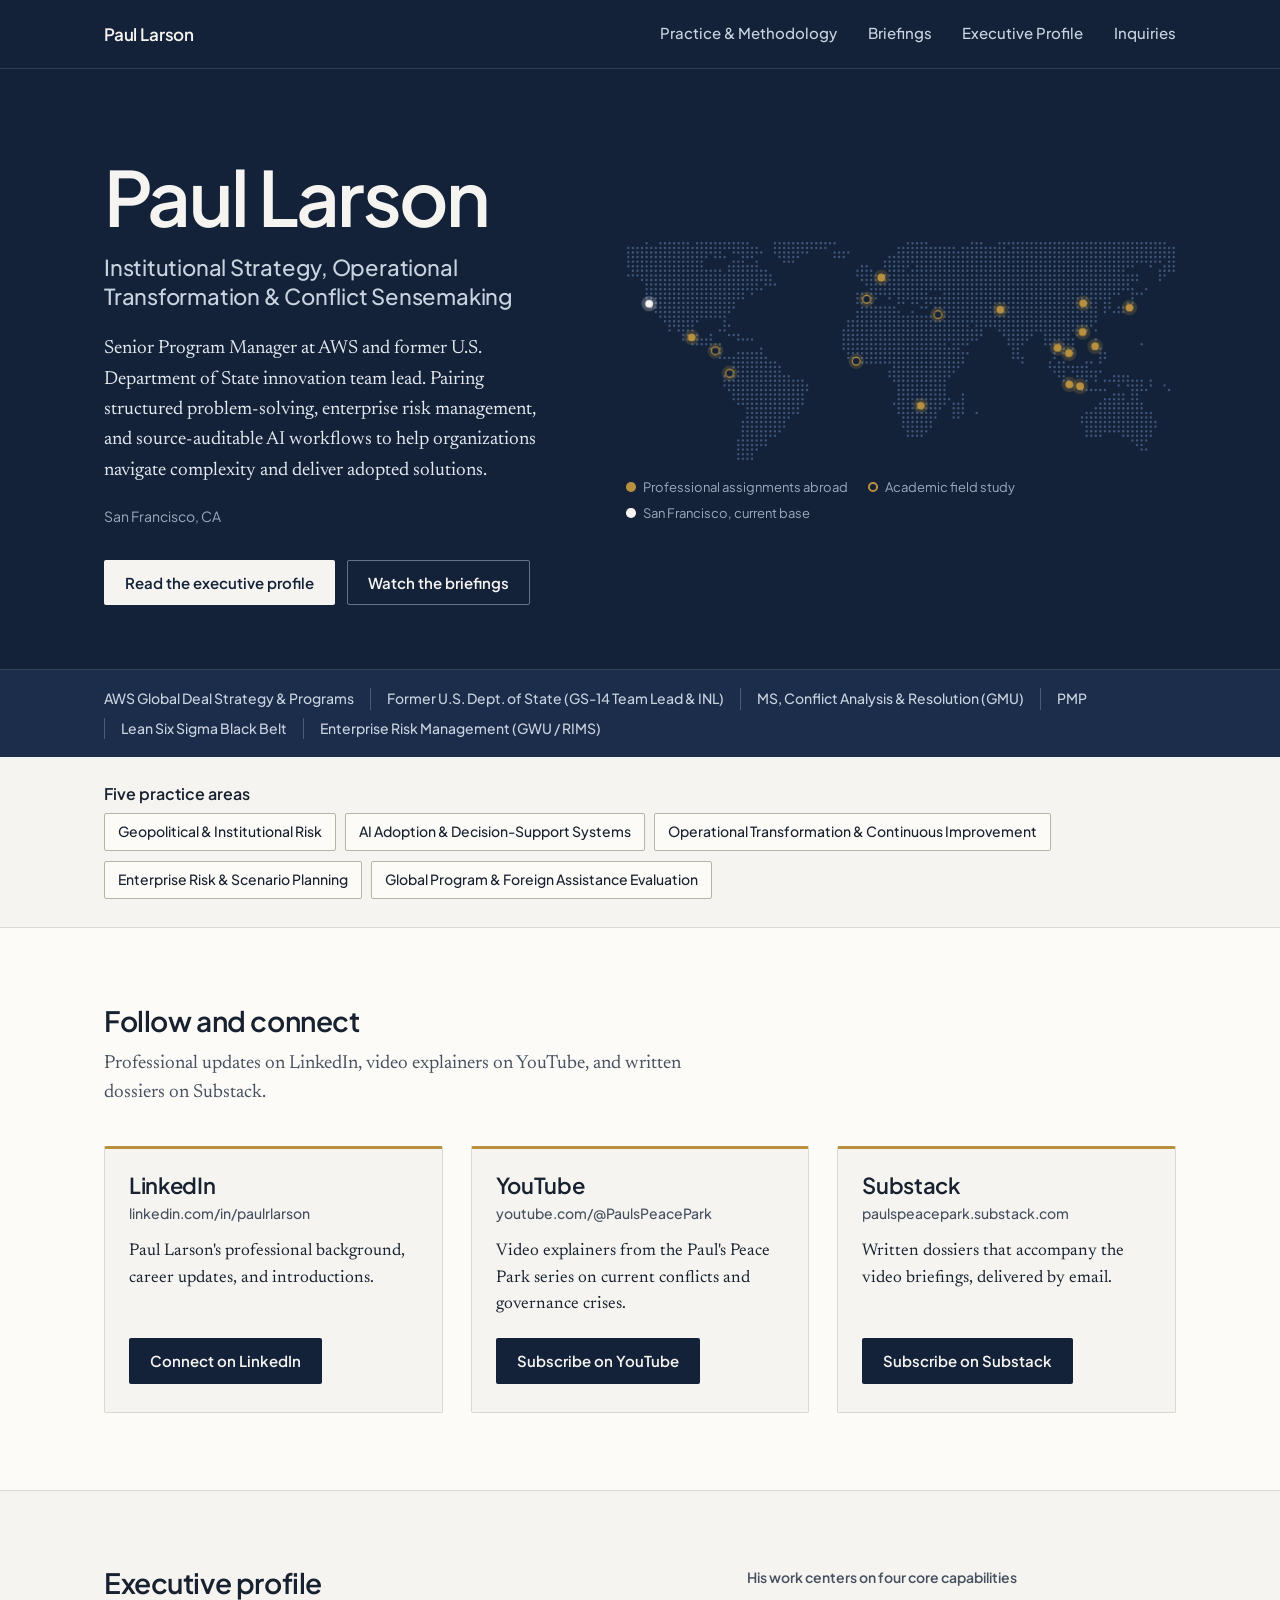
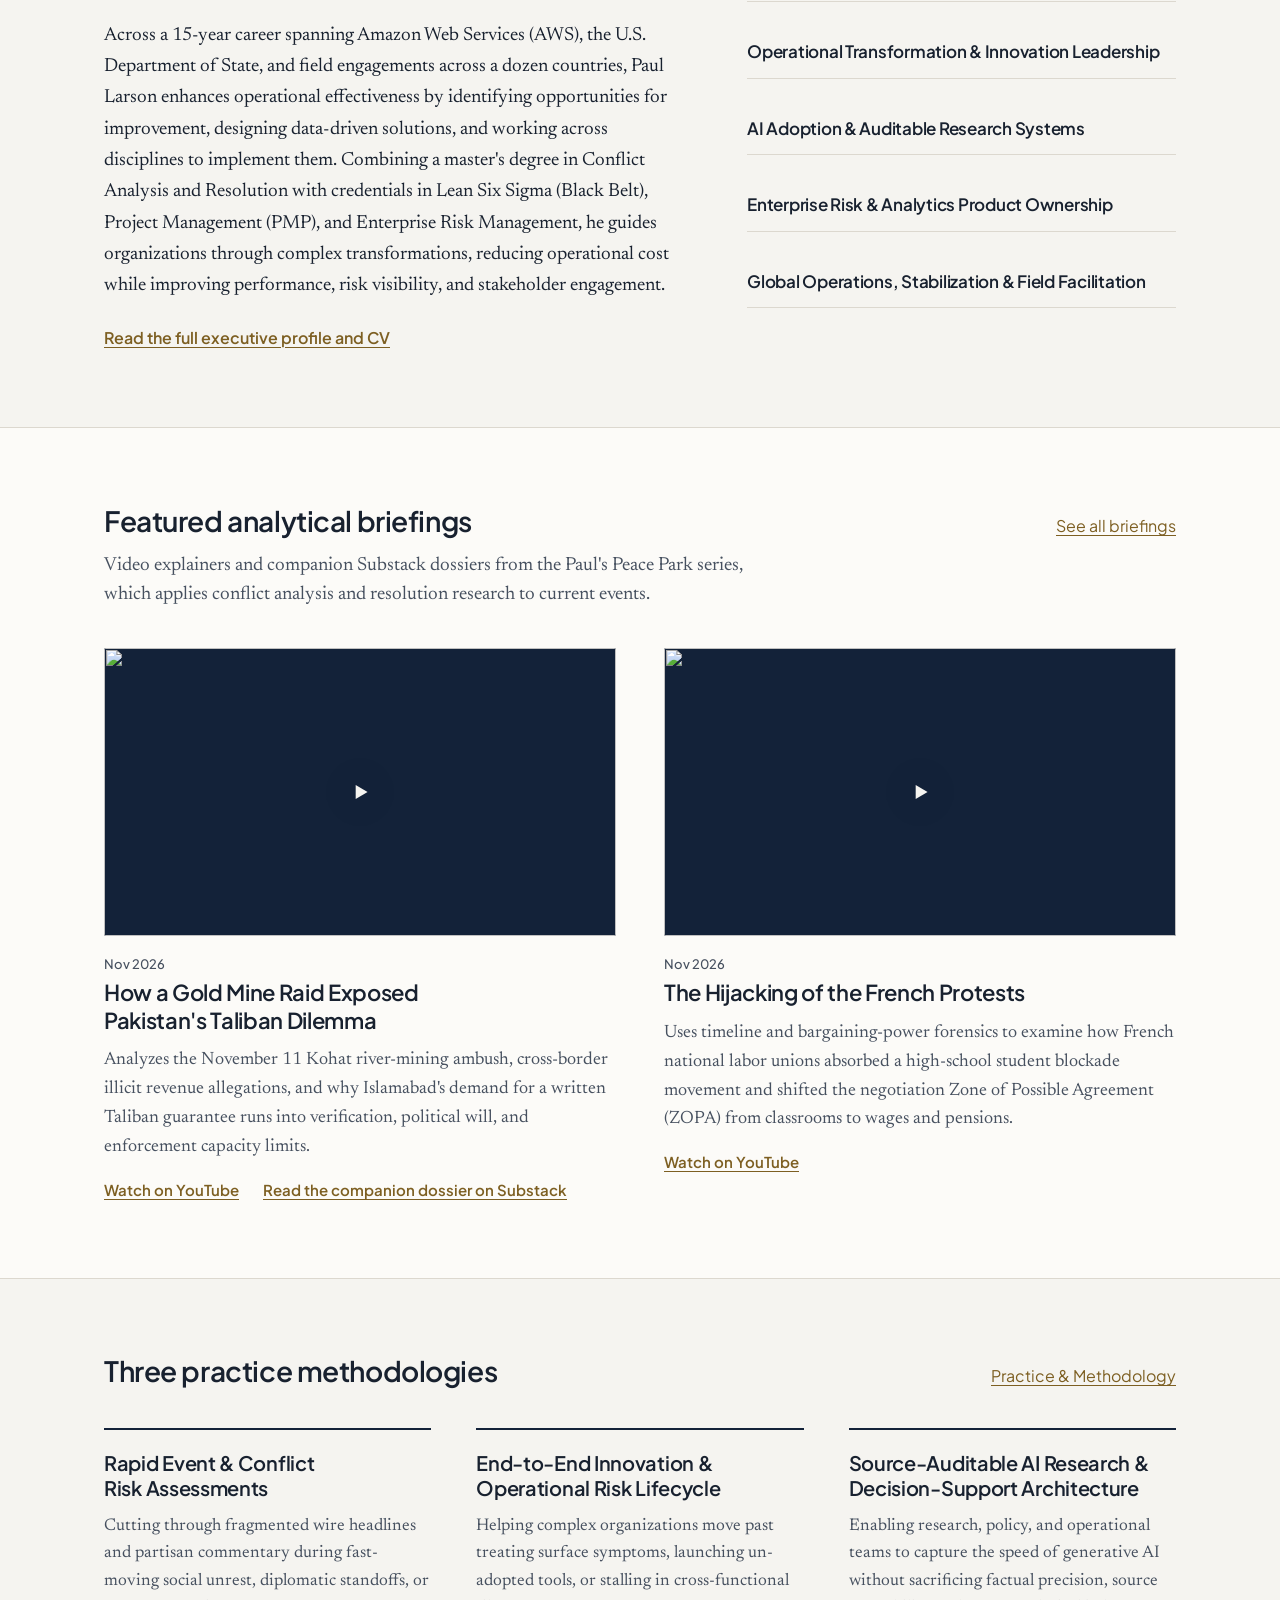
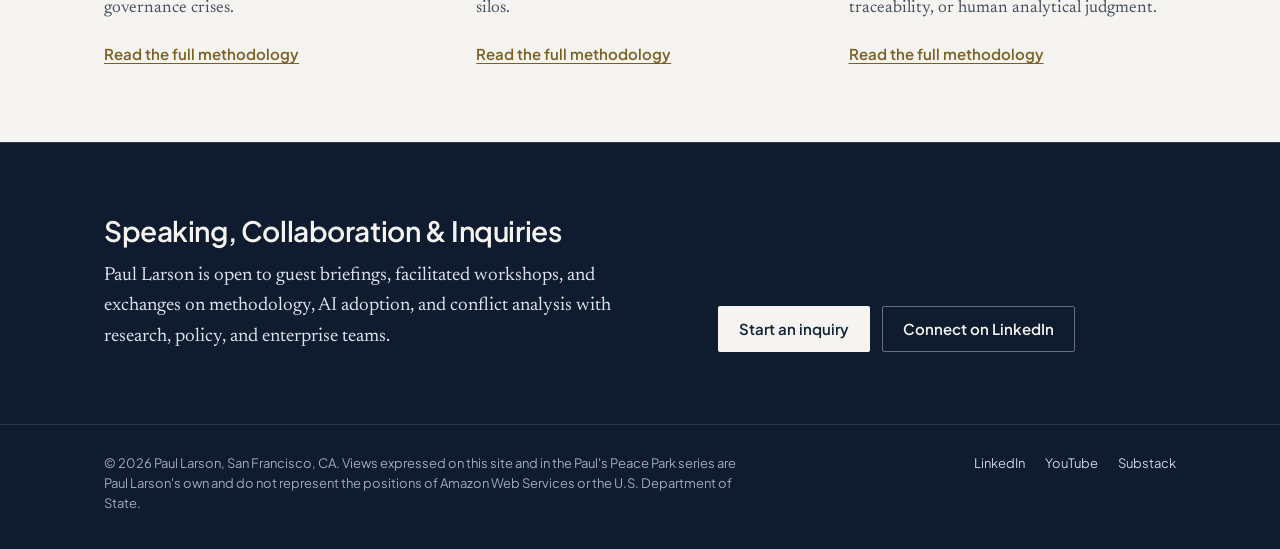
==== commit 6f911272: "Clarify CV headings and add Follow and connect section" ====
--- a/index.html
+++ b/index.html
@@ -108,6 +108,35 @@
       </div>
     </section>
 
+    <section class="section section-raised connect" aria-labelledby="connect-title">
+      <div class="wrap">
+        <div class="section-head">
+          <h2 id="connect-title">Follow and connect</h2>
+          <p>Professional updates on LinkedIn, video explainers on YouTube, and written dossiers on Substack.</p>
+        </div>
+        <div class="connect-grid">
+          <article class="connect-card">
+            <h3>LinkedIn</h3>
+            <p class="connect-id" data-linkedin-display></p>
+            <p class="connect-desc">Paul Larson's professional background, career updates, and introductions.</p>
+            <a class="btn btn-dark" href="https://www.linkedin.com/in/paulrlarson" data-linkedin-link target="_blank" rel="noopener">Connect on LinkedIn</a>
+          </article>
+          <article class="connect-card">
+            <h3>YouTube</h3>
+            <p class="connect-id" data-youtube-display></p>
+            <p class="connect-desc">Video explainers from the <span data-series-name></span> series on current conflicts and governance crises.</p>
+            <a class="btn btn-dark" href="https://www.youtube.com/@PaulsPeacePark" data-youtube-link target="_blank" rel="noopener">Subscribe on YouTube</a>
+          </article>
+          <article class="connect-card">
+            <h3>Substack</h3>
+            <p class="connect-id" data-substack-display></p>
+            <p class="connect-desc">Written dossiers that accompany the video briefings, delivered by email.</p>
+            <a class="btn btn-dark" href="https://paulspeacepark.substack.com/subscribe" data-substack-subscribe target="_blank" rel="noopener">Subscribe on Substack</a>
+          </article>
+        </div>
+      </div>
+    </section>
+
     <section class="section" aria-labelledby="profile-title">
       <div class="wrap profile-summary">
         <div>
--- a/assets/styles.css
+++ b/assets/styles.css
@@ -55,7 +55,7 @@
 
 img, svg { display: block; max-width: 100%; }
 
-h1, h2, h3, h4 {
+h1, h2, h3, h4, h5 {
   font-family: var(--sans);
   font-weight: 600;
   line-height: 1.15;
@@ -391,8 +391,8 @@
   font-family: var(--serif);
   font-size: var(--step-1);
   color: var(--ink-soft);
-  max-width: 40rem;
-  flex-basis: 100%;
+  flex: 1 0 100%;
+  padding-right: max(0px, calc(100% - 40rem));
 }
 
 .prose {
@@ -720,15 +720,55 @@
   .pillar, .pillar:nth-child(even) { padding: 1.5rem 0; border-left: 0; }
 }
 
-.cv { display: grid; gap: clamp(2.5rem, 5vw, 3.5rem); }
-.cv-section {
-  display: grid;
-  grid-template-columns: minmax(0, 14rem) minmax(0, 1fr);
-  gap: 1rem clamp(1.5rem, 4vw, 3rem);
+.cv { display: grid; gap: clamp(3rem, 6vw, 4.5rem); }
+
+/* Major CV heading: Professional Experience, Education, Certifications, Recognition */
+.cv-block { border-top: 3px solid var(--navy-900); padding-top: 1.1rem; }
+.cv-title {
+  font-size: var(--step-3);
+  color: var(--navy-900);
+  margin-bottom: 1.5rem;
+}
+
+/* Related sub-section in a tinted box: Assignments Abroad, International Educational Experience */
+.cv-sub {
+  margin-top: 2rem;
+  padding: 1.5rem clamp(1.1rem, 3vw, 2rem) 1.25rem;
+  background: #E9EDF2;
+  border-left: 4px solid var(--brass);
+  border-radius: var(--radius);
+}
+.cv-sub-title {
+  font-size: var(--step-2);
+  color: var(--navy-900);
+  margin-bottom: 1.1rem;
+}
+.cv-sub .ledger > li { border-bottom-color: #CDD5DF; }
+
+/* Topic or organization rows: label on the left, entries on the right */
+.cv-group {
+  display: grid;
+  grid-template-columns: minmax(0, 13rem) minmax(0, 1fr);
+  gap: 0.5rem clamp(1.25rem, 3vw, 2.5rem);
+  padding-block: 1.1rem;
   border-top: 1px solid var(--rule-strong);
-  padding-top: 1.25rem;
-}
-.cv-section > h3 { font-size: 1.125rem; }
+}
+.cv-group:first-of-type { border-top: 0; padding-top: 0; }
+.cv-sub .cv-group { border-top-color: #C3CCD8; }
+.cv-group .ledger > li:last-child,
+.cv-sub .ledger > li:last-child { border-bottom: 0; padding-bottom: 0; }
+.cv-group-label {
+  font-size: 0.9375rem;
+  font-weight: 600;
+  line-height: 1.35;
+  color: var(--brass-ink);
+  letter-spacing: 0;
+  padding-top: 0.1rem;
+}
+@media (max-width: 760px) {
+  .cv-group { grid-template-columns: 1fr; }
+}
+
 .ledger { list-style: none; margin: 0; padding: 0; }
 .ledger > li {
   display: grid;
@@ -754,20 +794,48 @@
   font-weight: 400;
   color: var(--ink-soft);
 }
-.ledger-group + .ledger-group { margin-top: 1.75rem; }
-.ledger-group h4 {
-  font-size: 0.9375rem;
-  font-weight: 600;
-  color: var(--navy-700);
-  margin-bottom: 0.75rem;
-}
 .ledger.plain > li { grid-template-columns: 1fr; }
 @media (max-width: 760px) {
-  .cv-section { grid-template-columns: 1fr; }
   .ledger > li { grid-template-columns: 1fr; gap: 0.15rem; }
 }
 
 .print-only { display: none; }
+
+/* ---------- Follow and connect ---------- */
+
+.connect-grid {
+  display: grid;
+  grid-template-columns: repeat(3, minmax(0, 1fr));
+  gap: clamp(1rem, 2.5vw, 1.75rem);
+}
+.connect-card {
+  display: flex;
+  flex-direction: column;
+  padding: 1.5rem 1.5rem 1.75rem;
+  background: var(--paper);
+  border: 1px solid var(--rule);
+  border-top: 3px solid var(--brass);
+  border-radius: var(--radius);
+}
+.connect-card h3 { font-size: var(--step-2); }
+.connect-id {
+  margin-top: 0.3rem;
+  font-size: 0.875rem;
+  font-weight: 500;
+  color: var(--ink-soft);
+  word-break: break-word;
+}
+.connect-desc {
+  margin-top: 0.9rem;
+  font-family: var(--serif);
+  font-size: 1.0625rem;
+  line-height: 1.55;
+  flex: 1;
+}
+.connect-card .btn { margin-top: 1.25rem; align-self: flex-start; }
+@media (max-width: 860px) {
+  .connect-grid { grid-template-columns: 1fr; }
+}
 
 /* ---------- Inquiries ---------- */
 
@@ -938,18 +1006,18 @@
   .pillar:nth-child(even) { padding-left: 10pt; }
   .pillar h3 { font-size: 10.5pt; }
   .pillar p { font-size: 9.5pt; line-height: 1.4; margin-top: 3pt; }
-  .cv { gap: 12pt; }
-  .cv-section { grid-template-columns: 9rem 1fr; padding-top: 6pt; break-inside: auto; }
-  .cv-section > h3 { font-size: 10.5pt; }
+  .cv { gap: 14pt; }
+  .cv-block { border-top: 2px solid #000000; padding-top: 6pt; }
+  .cv-title { font-size: 13pt; margin-bottom: 6pt; color: #000000; }
+  .cv-sub { margin-top: 8pt; padding: 6pt 0 2pt 10pt; background: none; border-left: 3px solid #999999; }
+  .cv-sub-title { font-size: 11pt; margin-bottom: 4pt; color: #000000; }
+  .cv-group { grid-template-columns: 9rem 1fr; padding-block: 5pt; break-inside: avoid; }
+  .cv-group-label { font-size: 9pt; color: #000000; }
   .ledger > li { padding-block: 3pt; grid-template-columns: 7rem 1fr; break-inside: avoid; }
   .ledger .when { font-size: 8.5pt; color: #333333; }
   .ledger .what { font-size: 9.5pt; }
   .ledger .where { font-size: 9.5pt; color: #333333; }
-  .ledger-group + .ledger-group { margin-top: 6pt; }
-  .ledger-group h4 { font-size: 9pt; margin-bottom: 3pt; color: #000000; break-after: avoid; }
-  .ledger-group { break-inside: avoid; }
-  .section-head { break-after: avoid; }
-  #cv { break-before: page; border-top: 0; }
+  .connect { display: none; }
   .print-contact { font-size: 9.5pt; margin-top: 4pt; color: #222222; }
   a { color: #000000; text-decoration: none; }
 }
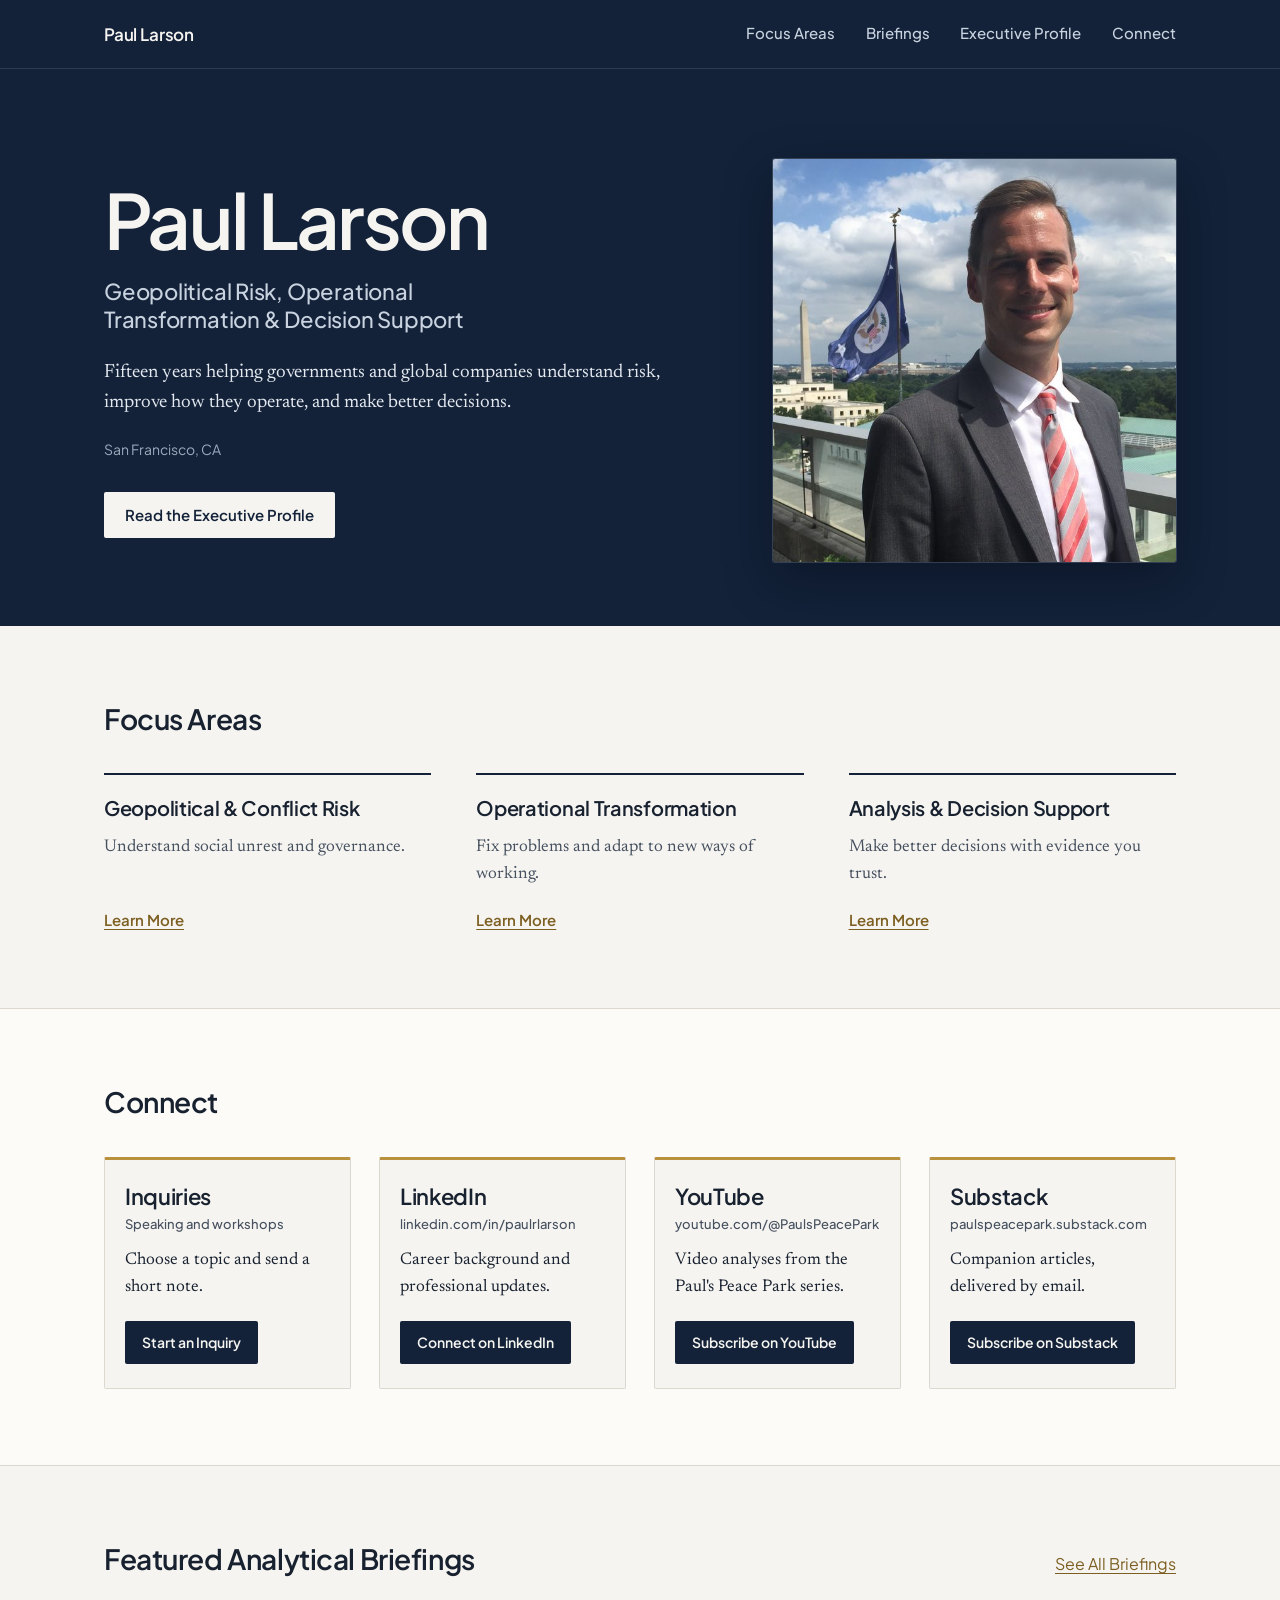
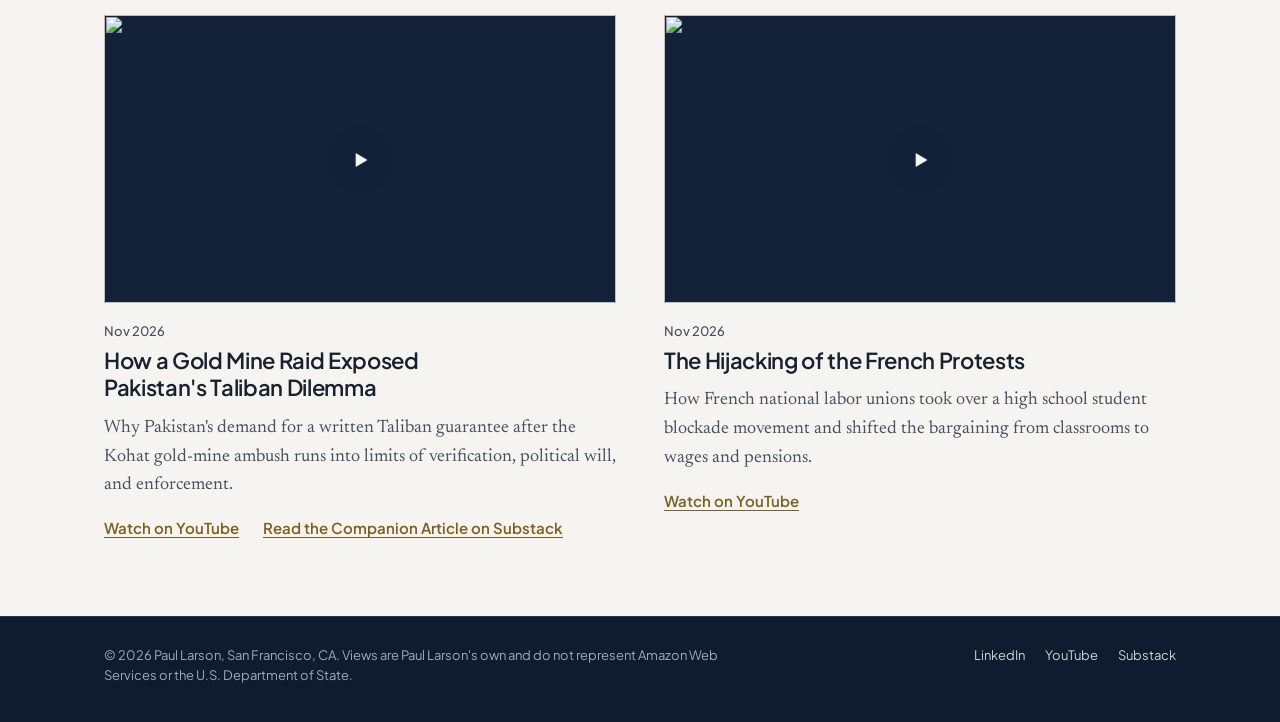
==== commit d0e7638a: "Simplify around three focus areas, add photo and Connect page" ====
--- a/index.html
+++ b/index.html
@@ -3,12 +3,14 @@
 <head>
   <meta charset="utf-8">
   <meta name="viewport" content="width=device-width, initial-scale=1">
-  <title>Paul Larson | Institutional Strategy, Operational Transformation &amp; Conflict Sensemaking</title>
-  <meta name="description" content="Paul Larson, Senior Program Manager at AWS and former U.S. Department of State innovation team lead, on institutional strategy, operational transformation, and conflict sensemaking.">
+  <title>Paul Larson | Geopolitical Risk, Operational Transformation &amp; Decision Support</title>
+  <meta name="description" content="Paul Larson has spent fifteen years helping governments and global companies understand risk, improve how they operate, and make better decisions.">
   <meta name="author" content="Paul Larson">
-  <meta property="og:title" content="Paul Larson | Institutional Strategy, Operational Transformation &amp; Conflict Sensemaking">
-  <meta property="og:description" content="Paul Larson, Senior Program Manager at AWS and former U.S. Department of State innovation team lead, on institutional strategy, operational transformation, and conflict sensemaking.">
+  <meta property="og:title" content="Paul Larson | Geopolitical Risk, Operational Transformation &amp; Decision Support">
+  <meta property="og:description" content="Paul Larson has spent fifteen years helping governments and global companies understand risk, improve how they operate, and make better decisions.">
   <meta property="og:type" content="website">
+  <meta property="og:image" content="https://paulrlarson.github.io/assets/paul-larson.jpg">
+  <meta name="twitter:card" content="summary">
   <meta name="theme-color" content="#132239">
   <link rel="icon" href="assets/favicon.svg" type="image/svg+xml">
   <link rel="preconnect" href="https://fonts.googleapis.com">
@@ -20,17 +22,17 @@
   <script src="assets/main.js" defer></script>
 </head>
 <body>
-  <a class="skip-link" href="#main">Skip to content</a>
+  <a class="skip-link" href="#main">Skip to Content</a>
   <header class="site-header">
     <div class="wrap">
       <a class="wordmark" href="index.html">Paul Larson</a>
       <button class="nav-toggle" type="button" aria-expanded="false" aria-controls="site-nav">Menu</button>
       <nav id="site-nav" class="site-nav" aria-label="Main">
         <ul>
-          <li><a href="methodology.html">Practice &amp; Methodology</a></li>
+          <li><a href="methodology.html">Focus Areas</a></li>
           <li><a href="briefings.html">Briefings</a></li>
           <li><a href="about.html">Executive Profile</a></li>
-          <li><a href="contact.html">Inquiries</a></li>
+          <li><a href="contact.html">Connect</a></li>
         </ul>
       </nav>
     </div>
@@ -40,180 +42,95 @@
       <div class="wrap">
         <div class="hero-text">
           <h1 class="hero-name">Paul Larson</h1>
-          <p class="hero-headline">Institutional Strategy, Operational Transformation &amp; Conflict Sensemaking</p>
-          <p class="hero-sub">Senior Program Manager at AWS and former U.S. Department of State innovation team lead. Pairing structured problem-solving, enterprise risk management, and source-auditable AI workflows to help organizations navigate complexity and deliver adopted solutions.</p>
+          <p class="hero-headline">Geopolitical Risk, Operational Transformation &amp; Decision Support</p>
+          <p class="hero-sub">Fifteen years helping governments and global companies understand risk, improve how they operate, and make better decisions.</p>
           <p class="hero-location">San Francisco, CA</p>
           <div class="btn-row">
-            <a class="btn btn-light" href="about.html">Read the executive profile</a>
-            <a class="btn btn-outline-light" href="briefings.html">Watch the briefings</a>
+            <a class="btn btn-light" href="about.html">Read the Executive Profile</a>
           </div>
         </div>
-        <figure class="field-map">
-          <div class="field-map-canvas">
-            <img src="assets/world-dots.svg" alt="" width="1200" height="480">
-            <svg viewBox="0 0 1200 480" aria-hidden="true" focusable="false">
-            <g class="pin pin-study" style="--i:0" data-name="Liberia" data-detail="Academic field study, George Mason University, Center for Field Studies"><circle class="pin-halo" cx="502.3" cy="262.3" r="17"/><circle class="pin-dot" cx="502.3" cy="262.3" r="8.5"/><circle class="pin-hit" cx="502.3" cy="262.3" r="20"/></g>
-            <g class="pin pin-study" style="--i:0" data-name="Israel and the Palestinian West Bank" data-detail="Academic field study, George Mason University, Center for Global Education"><circle class="pin-halo" cx="680.8" cy="160.9" r="17"/><circle class="pin-dot" cx="680.8" cy="160.9" r="8.5"/><circle class="pin-hit" cx="680.8" cy="160.9" r="20"/></g>
-            <g class="pin pin-study" style="--i:0" data-name="Ecuador" data-detail="Academic field study, Center for Mediation, Facilitation, and the Resolution of Conflict (CEMPROC) and the University of Georgia"><circle class="pin-halo" cx="226.1" cy="288.7" r="17"/><circle class="pin-dot" cx="226.1" cy="288.7" r="8.5"/><circle class="pin-hit" cx="226.1" cy="288.7" r="20"/></g>
-            <g class="pin pin-study" style="--i:0" data-name="Nicaragua" data-detail="Academic field study with travel to El Salvador and Honduras, School for International Training"><circle class="pin-halo" cx="195.0" cy="239.6" r="17"/><circle class="pin-dot" cx="195.0" cy="239.6" r="8.5"/><circle class="pin-hit" cx="195.0" cy="239.6" r="20"/></g>
-            <g class="pin pin-study" style="--i:0" data-name="Spain" data-detail="Academic field study with travel to Morocco, Institute for the International Education of Students"><circle class="pin-halo" cx="525.2" cy="127.2" r="17"/><circle class="pin-dot" cx="525.2" cy="127.2" r="8.5"/><circle class="pin-hit" cx="525.2" cy="127.2" r="20"/></g>
-            <g class="pin pin-work" style="--i:1" data-name="Shijiazhuang, China" data-detail="Teacher of U.S. culture and politics, Hebei Normal University (2008 to 2009)"><circle class="pin-halo" cx="998.0" cy="135.8" r="17"/><circle class="pin-dot" cx="998.0" cy="135.8" r="8.5"/><circle class="pin-hit" cx="998.0" cy="135.8" r="20"/></g>
-            <g class="pin pin-work" style="--i:2" data-name="Kabul, Afghanistan" data-detail="Project lead for standing up business hubs and evaluating U.S. foreign assistance, Barbaricum (10/14 &amp; 12/14)"><circle class="pin-halo" cx="816.7" cy="149.9" r="17"/><circle class="pin-dot" cx="816.7" cy="149.9" r="8.5"/><circle class="pin-hit" cx="816.7" cy="149.9" r="20"/></g>
-            <g class="pin pin-work" style="--i:3" data-name="Mexico City, Mexico" data-detail="Foreign assistance monitoring and evaluation advisor, PAE for State INL (2/18); WHA Management Officer Workshop presenter, State M/SS (12/24)"><circle class="pin-halo" cx="143.5" cy="210.3" r="17"/><circle class="pin-dot" cx="143.5" cy="210.3" r="8.5"/><circle class="pin-hit" cx="143.5" cy="210.3" r="20"/></g>
-            <g class="pin pin-work" style="--i:4" data-name="The Hague, Netherlands" data-detail="Leadership development rotational assignment with GSO, State M/SS (4/22)"><circle class="pin-halo" cx="557.2" cy="79.7" r="17"/><circle class="pin-dot" cx="557.2" cy="79.7" r="8.5"/><circle class="pin-hit" cx="557.2" cy="79.7" r="20"/></g>
-            <g class="pin pin-work" style="--i:5" data-name="Jakarta, Indonesia" data-detail="Scenario planning and strategic planning facilitator, State M/SS (9/22)"><circle class="pin-halo" cx="967.4" cy="312.8" r="17"/><circle class="pin-dot" cx="967.4" cy="312.8" r="8.5"/><circle class="pin-hit" cx="967.4" cy="312.8" r="20"/></g>
-            <g class="pin pin-work" style="--i:5" data-name="Surabaya, Indonesia" data-detail="Scenario planning and strategic planning facilitator, State M/SS (9/22)"><circle class="pin-halo" cx="991.0" cy="317.0" r="17"/><circle class="pin-dot" cx="991.0" cy="317.0" r="8.5"/><circle class="pin-hit" cx="991.0" cy="317.0" r="20"/></g>
-            <g class="pin pin-work" style="--i:6" data-name="Ho Chi Minh City, Vietnam" data-detail="Operational strategy and process improvement facilitator, State M/SS (9/22)"><circle class="pin-halo" cx="966.5" cy="244.7" r="17"/><circle class="pin-dot" cx="966.5" cy="244.7" r="8.5"/><circle class="pin-hit" cx="966.5" cy="244.7" r="20"/></g>
-            <g class="pin pin-work" style="--i:7" data-name="Tokyo, Japan" data-detail="Operational strategy and process improvement facilitator, State M/SS (1/23)"><circle class="pin-halo" cx="1098.8" cy="145.3" r="17"/><circle class="pin-dot" cx="1098.8" cy="145.3" r="8.5"/><circle class="pin-hit" cx="1098.8" cy="145.3" r="20"/></g>
-            <g class="pin pin-work" style="--i:8" data-name="Manila, Philippines" data-detail="Operational strategy and process improvement facilitator, State M/SS (1/23 &amp; 9/23)"><circle class="pin-halo" cx="1023.9" cy="229.6" r="17"/><circle class="pin-dot" cx="1023.9" cy="229.6" r="8.5"/><circle class="pin-hit" cx="1023.9" cy="229.6" r="20"/></g>
-            <g class="pin pin-work" style="--i:9" data-name="Bangkok, Thailand" data-detail="Operational strategy and process improvement facilitator, State M/SS (7/23)"><circle class="pin-halo" cx="942.0" cy="233.0" r="17"/><circle class="pin-dot" cx="942.0" cy="233.0" r="8.5"/><circle class="pin-hit" cx="942.0" cy="233.0" r="20"/></g>
-            <g class="pin pin-work" style="--i:10" data-name="Livingstone, Zambia" data-detail="AF Financial Management Workshop presenter, State M/SS (10/23)"><circle class="pin-halo" cx="643.4" cy="359.4" r="17"/><circle class="pin-dot" cx="643.4" cy="359.4" r="8.5"/><circle class="pin-hit" cx="643.4" cy="359.4" r="20"/></g>
-            <g class="pin pin-work" style="--i:11" data-name="Hong Kong, China" data-detail="Management operations improvement facilitator, State M/SS (11/24)"><circle class="pin-halo" cx="996.7" cy="198.7" r="17"/><circle class="pin-dot" cx="996.7" cy="198.7" r="8.5"/><circle class="pin-hit" cx="996.7" cy="198.7" r="20"/></g>
-            <g class="pin pin-home" style="--i:12" data-name="San Francisco, CA" data-detail="Current base"><circle class="pin-halo" cx="50.3" cy="136.9" r="17"/><circle class="pin-dot" cx="50.3" cy="136.9" r="8.5"/><circle class="pin-hit" cx="50.3" cy="136.9" r="20"/></g>
-            </svg>
-          </div>
-          <figcaption>
-            <span class="legend-item"><span class="legend-swatch work"></span>Professional assignments abroad</span>
-            <span class="legend-item"><span class="legend-swatch study"></span>Academic field study</span>
-            <span class="legend-item"><span class="legend-swatch home"></span>San Francisco, current base</span>
-            <span class="visually-hidden">Map of Paul Larson's professional assignments abroad in Shijiazhuang, China; Kabul, Afghanistan; Mexico City, Mexico; The Hague, Netherlands; Jakarta, Indonesia; Surabaya, Indonesia; Ho Chi Minh City, Vietnam; Tokyo, Japan; Manila, Philippines; Bangkok, Thailand; Livingstone, Zambia; Hong Kong, China; and academic field study in Liberia; Israel and the Palestinian West Bank; Ecuador; Nicaragua; Spain.</span>
-          </figcaption>
+        <figure class="hero-photo">
+          <img src="assets/paul-larson.jpg" srcset="assets/paul-larson-640.jpg 640w, assets/paul-larson.jpg 1200w" sizes="(max-width: 960px) 256px, 480px" width="1200" height="1200" fetchpriority="high" alt="Paul Larson on a rooftop terrace in Washington, DC, with the Washington Monument and a U.S. Department of State flag behind him">
         </figure>
       </div>
     </section>
 
-    <section class="cred-strip" aria-label="Credentials">
+    <section class="section" aria-labelledby="focus-title">
       <div class="wrap">
-        <ul>
-          <li>AWS Global Deal Strategy &amp; Programs</li>
-          <li>Former U.S. Dept. of State (GS-14 Team Lead &amp; INL)</li>
-          <li>MS, Conflict Analysis &amp; Resolution (GMU)</li>
-          <li>PMP</li>
-          <li>Lean Six Sigma Black Belt</li>
-          <li>Enterprise Risk Management (GWU / RIMS)</li>
-        </ul>
-      </div>
-    </section>
-
-    <section class="section section-tags" aria-labelledby="areas-title">
-      <div class="wrap tag-bar">
-        <h2 id="areas-title">Five practice areas</h2>
-        <ul class="tag-list">
-          <li class="tag">Geopolitical &amp; Institutional Risk</li>
-          <li class="tag">AI Adoption &amp; Decision-Support Systems</li>
-          <li class="tag">Operational Transformation &amp; Continuous Improvement</li>
-          <li class="tag">Enterprise Risk &amp; Scenario Planning</li>
-          <li class="tag">Global Program &amp; Foreign Assistance Evaluation</li>
-        </ul>
+        <div class="section-head">
+          <h2 id="focus-title">Focus Areas</h2>
+        </div>
+        <div class="method-columns">
+          <article>
+            <h3>Geopolitical &amp; Conflict Risk</h3>
+            <p>Understand social unrest and governance.</p>
+            <a class="text-link" href="methodology.html#geopolitical-risk" aria-label="Learn more about Geopolitical &amp; Conflict Risk">Learn More</a>
+          </article>
+          <article>
+            <h3>Operational Transformation</h3>
+            <p>Fix problems and adapt to new ways of working.</p>
+            <a class="text-link" href="methodology.html#operational-transformation" aria-label="Learn more about Operational Transformation">Learn More</a>
+          </article>
+          <article>
+            <h3>Analysis &amp; Decision Support</h3>
+            <p>Make better decisions with evidence you trust.</p>
+            <a class="text-link" href="methodology.html#decision-support" aria-label="Learn more about Analysis &amp; Decision Support">Learn More</a>
+          </article>
+        </div>
       </div>
     </section>
 
     <section class="section section-raised connect" aria-labelledby="connect-title">
       <div class="wrap">
         <div class="section-head">
-          <h2 id="connect-title">Follow and connect</h2>
-          <p>Professional updates on LinkedIn, video explainers on YouTube, and written dossiers on Substack.</p>
+          <h2 id="connect-title">Connect</h2>
         </div>
         <div class="connect-grid">
           <article class="connect-card">
+            <h3>Inquiries</h3>
+            <p class="connect-id">Speaking and workshops</p>
+            <p class="connect-desc">Choose a topic and send a short note.</p>
+            <a class="btn btn-dark" href="contact.html#inquiry">Start an Inquiry</a>
+          </article>
+          <article class="connect-card">
             <h3>LinkedIn</h3>
             <p class="connect-id" data-linkedin-display></p>
-            <p class="connect-desc">Paul Larson's professional background, career updates, and introductions.</p>
+            <p class="connect-desc">Career background and professional updates.</p>
             <a class="btn btn-dark" href="https://www.linkedin.com/in/paulrlarson" data-linkedin-link target="_blank" rel="noopener">Connect on LinkedIn</a>
           </article>
           <article class="connect-card">
             <h3>YouTube</h3>
             <p class="connect-id" data-youtube-display></p>
-            <p class="connect-desc">Video explainers from the <span data-series-name></span> series on current conflicts and governance crises.</p>
+            <p class="connect-desc">Video analyses from the <span data-series-name></span> series.</p>
             <a class="btn btn-dark" href="https://www.youtube.com/@PaulsPeacePark" data-youtube-link target="_blank" rel="noopener">Subscribe on YouTube</a>
           </article>
           <article class="connect-card">
             <h3>Substack</h3>
             <p class="connect-id" data-substack-display></p>
-            <p class="connect-desc">Written dossiers that accompany the video briefings, delivered by email.</p>
+            <p class="connect-desc">Companion articles, delivered by email.</p>
             <a class="btn btn-dark" href="https://paulspeacepark.substack.com/subscribe" data-substack-subscribe target="_blank" rel="noopener">Subscribe on Substack</a>
           </article>
         </div>
       </div>
     </section>
 
-    <section class="section" aria-labelledby="profile-title">
-      <div class="wrap profile-summary">
-        <div>
-          <h2 id="profile-title">Executive profile</h2>
-          <div class="prose">
-            <p>Across a 15-year career spanning Amazon Web Services (AWS), the U.S. Department of State, and field engagements across a dozen countries, Paul Larson enhances operational effectiveness by identifying opportunities for improvement, designing data-driven solutions, and working across disciplines to implement them. Combining a master's degree in Conflict Analysis and Resolution with credentials in Lean Six Sigma (Black Belt), Project Management (PMP), and Enterprise Risk Management, he guides organizations through complex transformations, reducing operational cost while improving performance, risk visibility, and stakeholder engagement.</p>
-          </div>
-          <a class="text-link" href="about.html">Read the full executive profile and CV</a>
-        </div>
-        <div>
-          <p class="pillar-index-title">His work centers on four core capabilities</p>
-          <ul class="pillar-index">
-            <li><h3><a class="text-link" href="about.html#pillars">Operational Transformation &amp; Innovation Leadership</a></h3></li>
-            <li><h3><a class="text-link" href="about.html#pillars">AI Adoption &amp; Auditable Research Systems</a></h3></li>
-            <li><h3><a class="text-link" href="about.html#pillars">Enterprise Risk &amp; Analytics Product Ownership</a></h3></li>
-            <li><h3><a class="text-link" href="about.html#pillars">Global Operations, Stabilization &amp; Field Facilitation</a></h3></li>
-          </ul>
-        </div>
-      </div>
-    </section>
-
-    <section class="section section-raised" aria-labelledby="briefings-title">
+    <section class="section" aria-labelledby="briefings-title">
       <div class="wrap">
         <div class="section-head">
-          <h2 id="briefings-title">Featured analytical briefings</h2>
-          <a class="text-link" href="briefings.html">See all briefings</a>
-          <p>Video explainers and companion Substack dossiers from the <span data-series-name></span> series, which applies conflict analysis and resolution research to current events.</p>
+          <h2 id="briefings-title">Featured Analytical Briefings</h2>
+          <a class="text-link" href="briefings.html">See All Briefings</a>
         </div>
         <div class="briefing-grid" data-briefings="featured">
           <noscript><p class="prose">The briefings list needs JavaScript. Open <a href="briefings.html">the Briefings page</a> or <a href="https://www.youtube.com/@PaulsPeacePark">the YouTube channel</a> instead.</p></noscript>
         </div>
       </div>
     </section>
-
-    <section class="section" aria-labelledby="methods-title">
-      <div class="wrap">
-        <div class="section-head">
-          <h2 id="methods-title">Three practice methodologies</h2>
-          <a class="text-link" href="methodology.html">Practice &amp; Methodology</a>
-        </div>
-        <div class="method-columns">
-        <article>
-          <h3>Rapid Event &amp; Conflict Risk Assessments</h3>
-          <p>Cutting through fragmented wire headlines and partisan commentary during fast-moving social unrest, diplomatic standoffs, or governance crises.</p>
-          <a class="text-link" href="methodology.html#rapid-assessments">Read the full methodology</a>
-        </article>
-        <article>
-          <h3>End-to-End Innovation &amp; Operational Risk Lifecycle</h3>
-          <p>Helping complex organizations move past treating surface symptoms, launching un-adopted tools, or stalling in cross-functional silos.</p>
-          <a class="text-link" href="methodology.html#innovation-lifecycle">Read the full methodology</a>
-        </article>
-        <article>
-          <h3>Source-Auditable AI Research &amp; Decision-Support Architecture</h3>
-          <p>Enabling research, policy, and operational teams to capture the speed of generative AI without sacrificing factual precision, source traceability, or human analytical judgment.</p>
-          <a class="text-link" href="methodology.html#auditable-ai">Read the full methodology</a>
-        </article>
-        </div>
-      </div>
-    </section>
   </main>
 
   <footer class="site-footer">
-    <section class="footer-cta" aria-labelledby="footer-cta-title">
-      <div class="wrap">
-        <div>
-          <h2 id="footer-cta-title">Speaking, Collaboration &amp; Inquiries</h2>
-          <p>Paul Larson is open to guest briefings, facilitated workshops, and exchanges on methodology, AI adoption, and conflict analysis with research, policy, and enterprise teams.</p>
-        </div>
-        <div class="btn-row">
-          <a class="btn btn-light" href="contact.html">Start an inquiry</a>
-          <a class="btn btn-outline-light" href="https://www.linkedin.com/in/paulrlarson" data-linkedin-link target="_blank" rel="noopener">Connect on LinkedIn</a>
-        </div>
-      </div>
-    </section>
     <div class="footer-base">
       <div class="wrap">
-        <p>&copy; <span data-year>2026</span> Paul Larson, San Francisco, CA. Views expressed on this site and in the <span data-series-name></span> series are Paul Larson's own and do not represent the positions of Amazon Web Services or the U.S. Department of State.</p>
+        <p>&copy; <span data-year>2026</span> Paul Larson, San Francisco, CA. Views are Paul Larson's own and do not represent Amazon Web Services or the U.S. Department of State.</p>
         <div class="footer-links">
           <a href="https://www.linkedin.com/in/paulrlarson" data-linkedin-link target="_blank" rel="noopener">LinkedIn</a>
           <a href="https://www.youtube.com/@PaulsPeacePark" data-youtube-link target="_blank" rel="noopener">YouTube</a>
--- a/assets/styles.css
+++ b/assets/styles.css
@@ -219,7 +219,7 @@
 }
 .hero .wrap {
   display: grid;
-  grid-template-columns: minmax(0, 1fr) minmax(0, 1.2fr);
+  grid-template-columns: minmax(0, 1.2fr) minmax(0, 0.8fr);
   gap: clamp(2rem, 5vw, 4.5rem);
   align-items: center;
 }
@@ -253,9 +253,30 @@
 }
 .hero .btn-row { margin-top: 2rem; }
 
+.hero-photo {
+  margin: 0;
+  justify-self: end;
+  width: 100%;
+  max-width: 30rem;
+}
+.hero-photo img {
+  width: 100%;
+  height: auto;
+  aspect-ratio: 1;
+  object-fit: cover;
+  border-radius: var(--radius);
+  box-shadow: 0 0 0 1px rgba(201, 211, 224, 0.2), 0 18px 48px rgba(6, 12, 24, 0.45);
+}
+
 @media (max-width: 960px) {
   .hero .wrap { grid-template-columns: 1fr; }
-}
+  .hero-photo { order: -1; justify-self: start; max-width: 16rem; }
+}
+
+/* Field map band (Executive Profile page) */
+.map-band { background: var(--navy-900); color: var(--paper); }
+.map-band .section-head h2 { color: var(--paper); }
+.map-band .section-head p { color: var(--mist); }
 
 /* ---------- Field map ---------- */
 
@@ -327,30 +348,6 @@
 .legend-swatch.study { border: 2px solid var(--brass); }
 .legend-swatch.home { background: var(--paper); }
 
-/* ---------- Credibility strip ---------- */
-
-.cred-strip {
-  background: var(--navy-800);
-  color: var(--mist);
-  border-top: 1px solid rgba(201, 211, 224, 0.12);
-}
-.cred-strip ul {
-  list-style: none;
-  margin: 0;
-  padding: 1.1rem 0;
-  display: flex;
-  flex-wrap: wrap;
-  gap: 0.5rem 0;
-  font-size: 0.875rem;
-  font-weight: 500;
-}
-.cred-strip li { padding-inline: 1rem; border-left: 1px solid rgba(201, 211, 224, 0.28); }
-.cred-strip li:first-child { padding-left: 0; border-left: 0; }
-@media (max-width: 640px) {
-  .cred-strip ul { flex-direction: column; }
-  .cred-strip li { padding-left: 0; border-left: 0; }
-}
-
 /* ---------- Page header (inner pages) ---------- */
 
 .page-head {
@@ -402,73 +399,6 @@
   max-width: 42rem;
 }
 .prose p + p { margin-top: 1.1em; }
-
-/* ---------- Practice area tags ---------- */
-
-.tag-bar {
-  display: flex;
-  flex-wrap: wrap;
-  align-items: center;
-  gap: 0.6rem;
-}
-.tag-bar h2 {
-  font-size: var(--step-0);
-  font-weight: 600;
-  margin-right: 0.75rem;
-  letter-spacing: 0;
-}
-.tag-list {
-  list-style: none;
-  margin: 0;
-  padding: 0;
-  display: flex;
-  flex-wrap: wrap;
-  gap: 0.6rem;
-}
-.tag {
-  display: inline-block;
-  font-size: 0.875rem;
-  font-weight: 500;
-  padding: 0.45rem 0.8rem;
-  border: 1px solid var(--rule-strong);
-  border-radius: var(--radius);
-  background: var(--paper-raised);
-}
-.section-tags { padding-block: 1.75rem; }
-
-/* ---------- Home profile summary ---------- */
-
-.profile-summary {
-  display: grid;
-  grid-template-columns: minmax(0, 1.35fr) minmax(0, 1fr);
-  gap: clamp(2rem, 5vw, 4.5rem);
-}
-.profile-summary h2 { font-size: var(--step-3); margin-bottom: 1.25rem; }
-.profile-summary .text-link { display: inline-block; margin-top: 1.5rem; font-weight: 600; }
-.pillar-index { list-style: none; margin: 0; padding: 0; border-top: 1px solid var(--rule); }
-.pillar-index li {
-  padding-block: 1rem;
-  border-bottom: 1px solid var(--rule);
-}
-.pillar-index h3 { font-size: 1.0625rem; }
-.pillar-index h3 a { color: var(--ink); text-decoration: none; }
-.pillar-index h3 a:hover { color: var(--brass-ink); text-decoration: underline; text-underline-offset: 0.18em; }
-.pillar-index p {
-  margin-top: 0.35rem;
-  font-family: var(--serif);
-  font-size: 1.0625rem;
-  color: var(--ink-soft);
-  line-height: 1.5;
-}
-.pillar-index-title {
-  font-size: 0.875rem;
-  font-weight: 600;
-  color: var(--ink-soft);
-  margin-bottom: 0.75rem;
-}
-@media (max-width: 860px) {
-  .profile-summary { grid-template-columns: 1fr; }
-}
 
 /* ---------- Briefings ---------- */
 
@@ -621,6 +551,30 @@
   color: var(--ink-soft);
 }
 .method-detail .btn { margin-top: 1.5rem; }
+.method-detail .method-aside .method-summary {
+  margin-top: 0.85rem;
+  font-family: var(--serif);
+  font-size: var(--step-1);
+  line-height: 1.55;
+  color: var(--ink-soft);
+}
+.record-list { list-style: none; margin: 0; padding: 0; }
+.record-list li {
+  position: relative;
+  padding-left: 1.1rem;
+  line-height: 1.5;
+}
+.record-list li + li { margin-top: 0.55rem; }
+.record-list li::before {
+  content: "";
+  position: absolute;
+  left: 0;
+  top: 0.62em;
+  width: 0.4rem;
+  height: 0.4rem;
+  background: var(--brass);
+  border-radius: 50%;
+}
 .facts { margin: 0; }
 .facts dt {
   font-size: 0.9375rem;
@@ -637,35 +591,6 @@
 .facts dd + dt { margin-top: 1.5rem; padding-top: 1.5rem; border-top: 1px solid var(--rule); }
 @media (max-width: 860px) {
   .method-detail { grid-template-columns: 1fr; }
-}
-
-.lifecycle {
-  list-style: none;
-  margin: 1.25rem 0 0;
-  padding: 0;
-  counter-reset: stage;
-  display: grid;
-  grid-template-columns: repeat(5, minmax(0, 1fr));
-  border-top: 1px solid var(--rule-strong);
-}
-.lifecycle li {
-  counter-increment: stage;
-  padding: 1rem 1rem 0 0;
-  font-size: 0.9375rem;
-  line-height: 1.45;
-}
-.lifecycle li::before {
-  content: counter(stage);
-  display: block;
-  font-weight: 600;
-  font-size: 0.8125rem;
-  color: var(--brass-ink);
-  margin-bottom: 0.4rem;
-}
-@media (max-width: 760px) {
-  .lifecycle { grid-template-columns: 1fr; }
-  .lifecycle li { display: grid; grid-template-columns: 1.75rem 1fr; padding: 0.75rem 0; border-bottom: 1px solid var(--rule); }
-  .lifecycle li::before { margin: 0; }
 }
 
 .overview-block {
@@ -684,6 +609,9 @@
   color: var(--mist-soft);
 }
 .overview-block .prose { color: #E4E9F0; }
+.overview-block.overview-light { background: var(--paper-raised); color: var(--ink); }
+.overview-block.overview-light .overview-note { color: var(--ink-soft); }
+.overview-block.overview-light .prose { color: var(--ink); }
 @media (max-width: 860px) {
   .overview-block .wrap { grid-template-columns: 1fr; }
 }
@@ -694,36 +622,23 @@
   display: flex;
   flex-wrap: wrap;
   justify-content: space-between;
-  align-items: flex-end;
+  align-items: center;
   gap: 1.5rem;
 }
 
-.pillar-grid {
-  display: grid;
-  grid-template-columns: repeat(2, minmax(0, 1fr));
-  border-top: 1px solid var(--rule);
-}
-.pillar {
-  padding: 1.75rem 2rem 2rem 0;
-  border-bottom: 1px solid var(--rule);
-}
-.pillar:nth-child(even) { padding-left: 2rem; padding-right: 0; border-left: 1px solid var(--rule); }
-.pillar h3 { font-size: 1.1875rem; }
-.pillar p {
-  margin-top: 0.75rem;
-  font-family: var(--serif);
-  font-size: 1.125rem;
-  line-height: 1.6;
-}
-@media (max-width: 860px) {
-  .pillar-grid { grid-template-columns: 1fr; }
-  .pillar, .pillar:nth-child(even) { padding: 1.5rem 0; border-left: 0; }
-}
-
 .cv { display: grid; gap: clamp(3rem, 6vw, 4.5rem); }
 
 /* Major CV heading: Professional Experience, Education, Certifications, Recognition */
-.cv-block { border-top: 3px solid var(--navy-900); padding-top: 1.1rem; }
+.cv-block { border-top: 3px solid var(--navy-900); padding-top: 1.1rem; scroll-margin-top: 1.5rem; }
+
+/* Jump links from the profile to the CV sections */
+.cv-jump {
+  display: flex;
+  flex-wrap: wrap;
+  gap: 0.6rem;
+  margin-top: 1.75rem;
+}
+.cv-jump .btn { font-size: 0.875rem; padding: 0.65rem 1rem; }
 .cv-title {
   font-size: var(--step-3);
   color: var(--navy-900);
@@ -805,13 +720,13 @@
 
 .connect-grid {
   display: grid;
-  grid-template-columns: repeat(3, minmax(0, 1fr));
+  grid-template-columns: repeat(auto-fit, minmax(min(100%, 14rem), 1fr));
   gap: clamp(1rem, 2.5vw, 1.75rem);
 }
 .connect-card {
   display: flex;
   flex-direction: column;
-  padding: 1.5rem 1.5rem 1.75rem;
+  padding: 1.5rem 1.25rem 1.5rem;
   background: var(--paper);
   border: 1px solid var(--rule);
   border-top: 3px solid var(--brass);
@@ -820,10 +735,10 @@
 .connect-card h3 { font-size: var(--step-2); }
 .connect-id {
   margin-top: 0.3rem;
-  font-size: 0.875rem;
+  font-size: 0.8125rem;
   font-weight: 500;
   color: var(--ink-soft);
-  word-break: break-word;
+  overflow-wrap: anywhere;
 }
 .connect-desc {
   margin-top: 0.9rem;
@@ -832,10 +747,14 @@
   line-height: 1.55;
   flex: 1;
 }
-.connect-card .btn { margin-top: 1.25rem; align-self: flex-start; }
-@media (max-width: 860px) {
-  .connect-grid { grid-template-columns: 1fr; }
-}
+.connect-card .btn {
+  margin-top: 1.25rem;
+  align-self: flex-start;
+  white-space: nowrap;
+  font-size: 0.875rem;
+  padding: 0.75rem 1rem;
+}
+
 
 /* ---------- Inquiries ---------- */
 
@@ -1001,11 +920,6 @@
   .section-head { margin-bottom: 8pt; }
   .section-head h2 { font-size: 13pt; }
   .prose { font-size: 10.5pt; max-width: none; line-height: 1.45; }
-  .pillar-grid { grid-template-columns: 1fr 1fr; }
-  .pillar { padding: 8pt 10pt 8pt 0; break-inside: avoid; }
-  .pillar:nth-child(even) { padding-left: 10pt; }
-  .pillar h3 { font-size: 10.5pt; }
-  .pillar p { font-size: 9.5pt; line-height: 1.4; margin-top: 3pt; }
   .cv { gap: 14pt; }
   .cv-block { border-top: 2px solid #000000; padding-top: 6pt; }
   .cv-title { font-size: 13pt; margin-bottom: 6pt; color: #000000; }
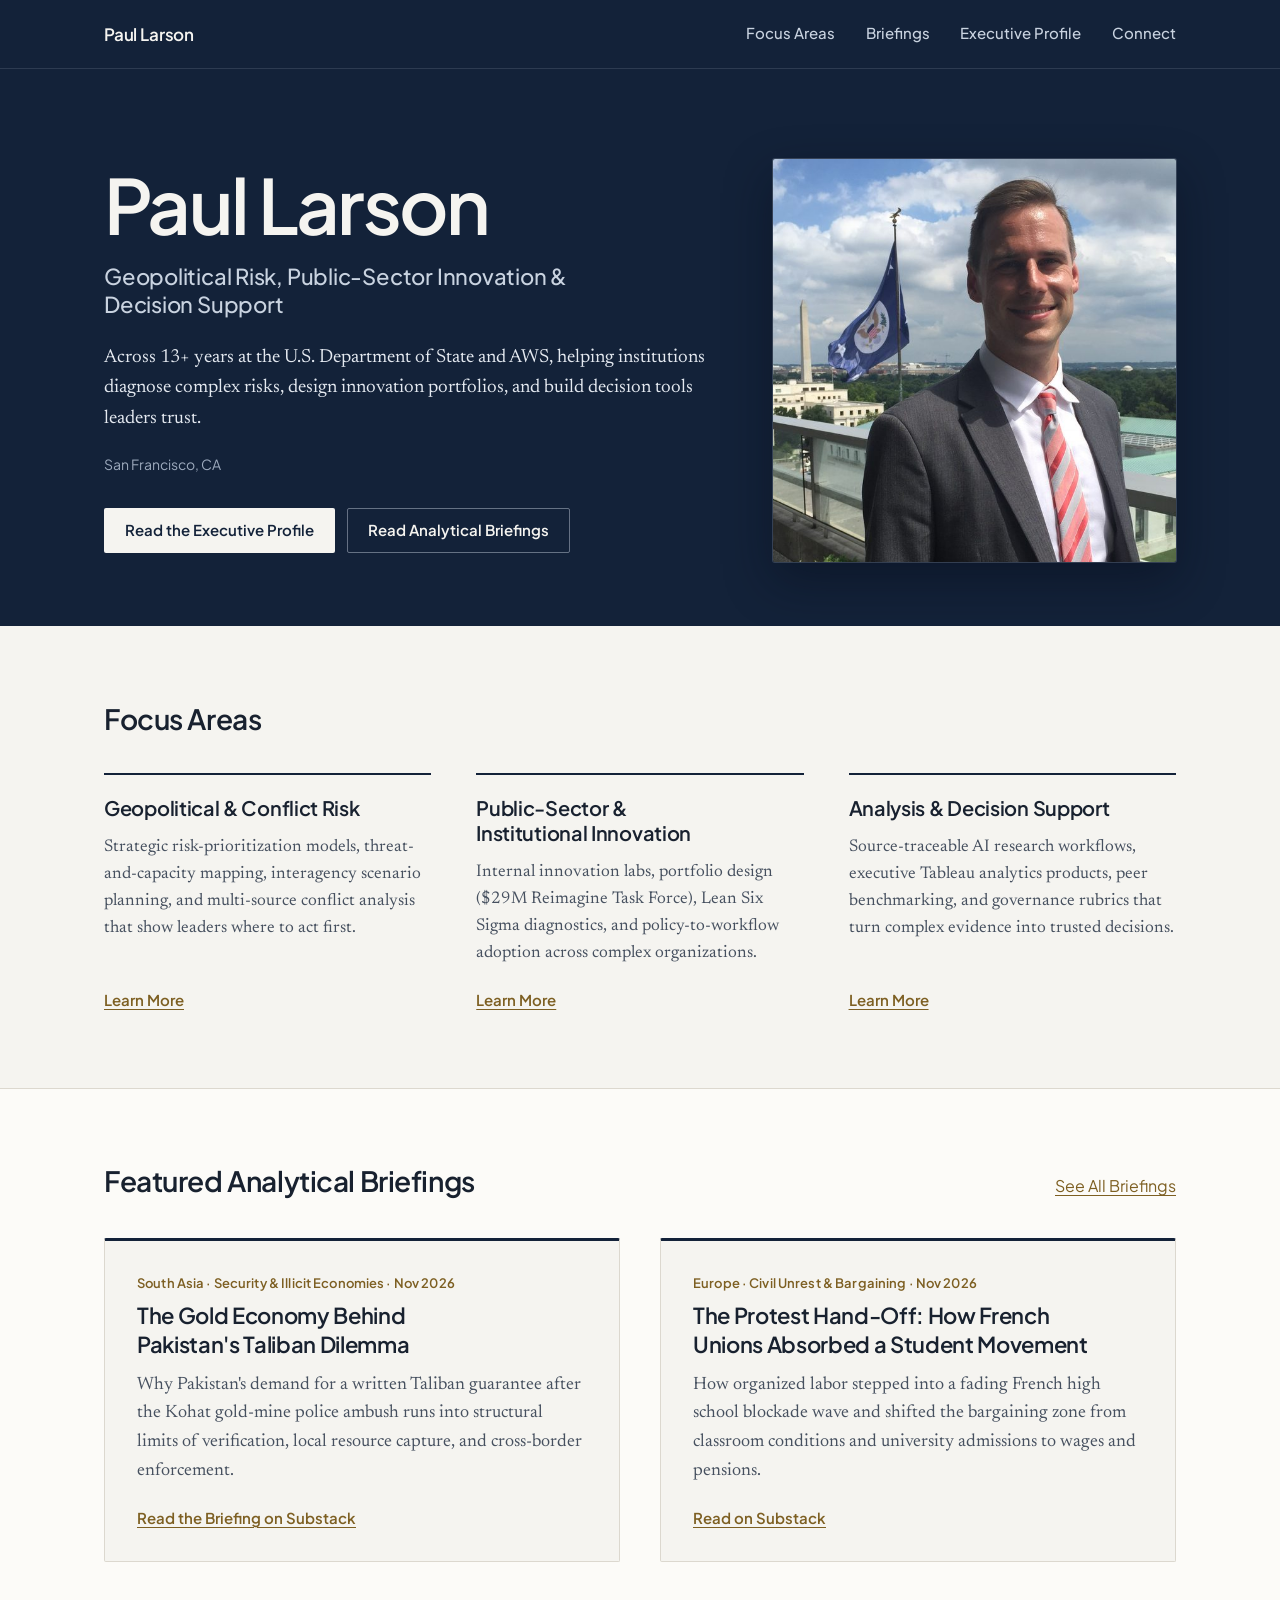
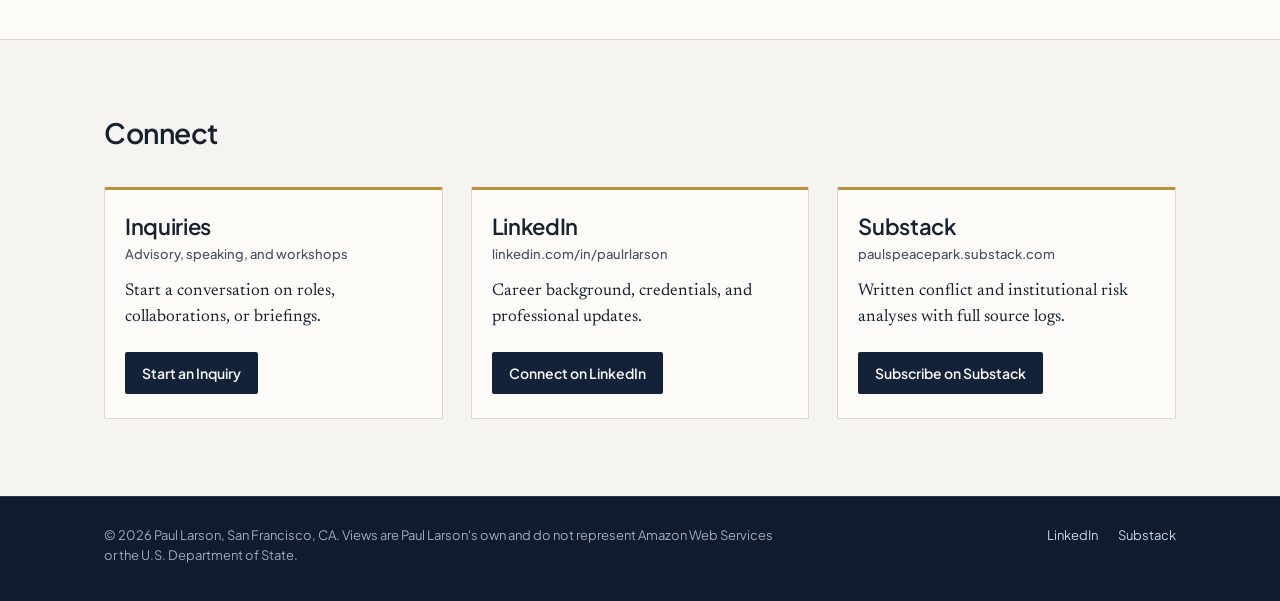
==== commit c8bc236e: "Update executive profile, focus areas, Substack briefings, accessibility, and SEO Co-Authored-By: Cl" ====
--- a/index.html
+++ b/index.html
@@ -3,15 +3,18 @@
 <head>
   <meta charset="utf-8">
   <meta name="viewport" content="width=device-width, initial-scale=1">
-  <title>Paul Larson | Geopolitical Risk, Operational Transformation &amp; Decision Support</title>
-  <meta name="description" content="Paul Larson has spent fifteen years helping governments and global companies understand risk, improve how they operate, and make better decisions.">
+  <title>Paul Larson | Geopolitical Risk, Public-Sector Innovation &amp; Decision Support</title>
+  <meta name="description" content="Across 13+ years at AWS and the U.S. Department of State, Paul Larson designs risk-prioritization models, public-sector innovation portfolios, and source-traceable decision tools.">
   <meta name="author" content="Paul Larson">
-  <meta property="og:title" content="Paul Larson | Geopolitical Risk, Operational Transformation &amp; Decision Support">
-  <meta property="og:description" content="Paul Larson has spent fifteen years helping governments and global companies understand risk, improve how they operate, and make better decisions.">
+  <meta property="og:title" content="Paul Larson | Geopolitical Risk, Public-Sector Innovation &amp; Decision Support">
+  <meta property="og:description" content="Across 13+ years at AWS and the U.S. Department of State, Paul Larson designs risk-prioritization models, public-sector innovation portfolios, and source-traceable decision tools.">
   <meta property="og:type" content="website">
+  <meta property="og:site_name" content="Paul Larson">
   <meta property="og:image" content="https://paulrlarson.github.io/assets/paul-larson.jpg">
+  <meta property="og:url" content="https://paulrlarson.github.io/">
   <meta name="twitter:card" content="summary">
   <meta name="theme-color" content="#132239">
+  <link rel="canonical" href="https://paulrlarson.github.io/">
   <link rel="icon" href="assets/favicon.svg" type="image/svg+xml">
   <link rel="preconnect" href="https://fonts.googleapis.com">
   <link rel="preconnect" href="https://fonts.gstatic.com" crossorigin>
@@ -42,11 +45,12 @@
       <div class="wrap">
         <div class="hero-text">
           <h1 class="hero-name">Paul Larson</h1>
-          <p class="hero-headline">Geopolitical Risk, Operational Transformation &amp; Decision Support</p>
-          <p class="hero-sub">Fifteen years helping governments and global companies understand risk, improve how they operate, and make better decisions.</p>
+          <p class="hero-headline">Geopolitical Risk, Public-Sector Innovation &amp; Decision Support</p>
+          <p class="hero-sub">Across 13+ years at the U.S. Department of State and AWS, helping institutions diagnose complex risks, design innovation portfolios, and build decision tools leaders trust.</p>
           <p class="hero-location">San Francisco, CA</p>
           <div class="btn-row">
             <a class="btn btn-light" href="about.html">Read the Executive Profile</a>
+            <a class="btn btn-outline-light" href="briefings.html">Read Analytical Briefings</a>
           </div>
         </div>
         <figure class="hero-photo">
@@ -63,24 +67,36 @@
         <div class="method-columns">
           <article>
             <h3>Geopolitical &amp; Conflict Risk</h3>
-            <p>Understand social unrest and governance.</p>
+            <p>Strategic risk-prioritization models, threat-and-capacity mapping, interagency scenario planning, and multi-source conflict analysis that show leaders where to act first.</p>
             <a class="text-link" href="methodology.html#geopolitical-risk" aria-label="Learn more about Geopolitical &amp; Conflict Risk">Learn More</a>
           </article>
           <article>
-            <h3>Operational Transformation</h3>
-            <p>Fix problems and adapt to new ways of working.</p>
-            <a class="text-link" href="methodology.html#operational-transformation" aria-label="Learn more about Operational Transformation">Learn More</a>
+            <h3>Public-Sector &amp; Institutional Innovation</h3>
+            <p>Internal innovation labs, portfolio design ($29M Reimagine Task Force), Lean Six Sigma diagnostics, and policy-to-workflow adoption across complex organizations.</p>
+            <a class="text-link" href="methodology.html#institutional-innovation" aria-label="Learn more about Public-Sector &amp; Institutional Innovation">Learn More</a>
           </article>
           <article>
             <h3>Analysis &amp; Decision Support</h3>
-            <p>Make better decisions with evidence you trust.</p>
+            <p>Source-traceable AI research workflows, executive Tableau analytics products, peer benchmarking, and governance rubrics that turn complex evidence into trusted decisions.</p>
             <a class="text-link" href="methodology.html#decision-support" aria-label="Learn more about Analysis &amp; Decision Support">Learn More</a>
           </article>
         </div>
       </div>
     </section>
 
-    <section class="section section-raised connect" aria-labelledby="connect-title">
+    <section class="section section-raised" aria-labelledby="briefings-title">
+      <div class="wrap">
+        <div class="section-head">
+          <h2 id="briefings-title">Featured Analytical Briefings</h2>
+          <a class="text-link" href="briefings.html">See All Briefings</a>
+        </div>
+        <div class="briefing-grid" data-briefings="featured">
+          <noscript><p class="prose">The briefings list requires JavaScript. Read published analyses directly on <a href="https://paulspeacepark.substack.com">Substack</a>.</p></noscript>
+        </div>
+      </div>
+    </section>
+
+    <section class="section connect" aria-labelledby="connect-title">
       <div class="wrap">
         <div class="section-head">
           <h2 id="connect-title">Connect</h2>
@@ -88,40 +104,22 @@
         <div class="connect-grid">
           <article class="connect-card">
             <h3>Inquiries</h3>
-            <p class="connect-id">Speaking and workshops</p>
-            <p class="connect-desc">Choose a topic and send a short note.</p>
+            <p class="connect-id">Advisory, speaking, and workshops</p>
+            <p class="connect-desc">Start a conversation on roles, collaborations, or briefings.</p>
             <a class="btn btn-dark" href="contact.html#inquiry">Start an Inquiry</a>
           </article>
           <article class="connect-card">
             <h3>LinkedIn</h3>
             <p class="connect-id" data-linkedin-display></p>
-            <p class="connect-desc">Career background and professional updates.</p>
+            <p class="connect-desc">Career background, credentials, and professional updates.</p>
             <a class="btn btn-dark" href="https://www.linkedin.com/in/paulrlarson" data-linkedin-link target="_blank" rel="noopener">Connect on LinkedIn</a>
-          </article>
-          <article class="connect-card">
-            <h3>YouTube</h3>
-            <p class="connect-id" data-youtube-display></p>
-            <p class="connect-desc">Video analyses from the <span data-series-name></span> series.</p>
-            <a class="btn btn-dark" href="https://www.youtube.com/@PaulsPeacePark" data-youtube-link target="_blank" rel="noopener">Subscribe on YouTube</a>
           </article>
           <article class="connect-card">
             <h3>Substack</h3>
             <p class="connect-id" data-substack-display></p>
-            <p class="connect-desc">Companion articles, delivered by email.</p>
+            <p class="connect-desc">Written conflict and institutional risk analyses with full source logs.</p>
             <a class="btn btn-dark" href="https://paulspeacepark.substack.com/subscribe" data-substack-subscribe target="_blank" rel="noopener">Subscribe on Substack</a>
           </article>
-        </div>
-      </div>
-    </section>
-
-    <section class="section" aria-labelledby="briefings-title">
-      <div class="wrap">
-        <div class="section-head">
-          <h2 id="briefings-title">Featured Analytical Briefings</h2>
-          <a class="text-link" href="briefings.html">See All Briefings</a>
-        </div>
-        <div class="briefing-grid" data-briefings="featured">
-          <noscript><p class="prose">The briefings list needs JavaScript. Open <a href="briefings.html">the Briefings page</a> or <a href="https://www.youtube.com/@PaulsPeacePark">the YouTube channel</a> instead.</p></noscript>
         </div>
       </div>
     </section>
@@ -133,7 +131,6 @@
         <p>&copy; <span data-year>2026</span> Paul Larson, San Francisco, CA. Views are Paul Larson's own and do not represent Amazon Web Services or the U.S. Department of State.</p>
         <div class="footer-links">
           <a href="https://www.linkedin.com/in/paulrlarson" data-linkedin-link target="_blank" rel="noopener">LinkedIn</a>
-          <a href="https://www.youtube.com/@PaulsPeacePark" data-youtube-link target="_blank" rel="noopener">YouTube</a>
           <a href="https://paulspeacepark.substack.com" data-substack-link target="_blank" rel="noopener">Substack</a>
         </div>
       </div>
--- a/assets/styles.css
+++ b/assets/styles.css
@@ -209,6 +209,19 @@
 .btn-outline-dark:hover { border-color: var(--navy-900); }
 .btn-row { display: flex; flex-wrap: wrap; gap: 0.75rem; }
 
+.inline-copy-btn {
+  background: none;
+  border: 0;
+  padding: 0;
+  font: inherit;
+  font-weight: 600;
+  color: var(--brass-ink);
+  text-decoration: underline;
+  text-underline-offset: 0.18em;
+  cursor: pointer;
+}
+.inline-copy-btn:hover { color: var(--navy-900); }
+
 /* ---------- Home hero ---------- */
 
 .hero {
@@ -236,7 +249,7 @@
   line-height: 1.3;
   color: var(--mist);
   letter-spacing: -0.01em;
-  max-width: 28ch;
+  max-width: 30ch;
 }
 .hero-sub {
   margin-top: 1.5rem;
@@ -244,7 +257,7 @@
   font-size: var(--step-1);
   line-height: 1.6;
   color: #E4E9F0;
-  max-width: 38rem;
+  max-width: 39rem;
 }
 .hero-location {
   margin-top: 1.25rem;
@@ -292,15 +305,17 @@
   width: 100%;
   height: 100%;
 }
-.pin { cursor: pointer; }
+.pin { cursor: pointer; outline: none; }
 .pin .pin-hit { fill: transparent; }
 .pin-work .pin-dot { fill: var(--brass); }
 .pin-study .pin-dot { fill: var(--navy-900); stroke: var(--brass); stroke-width: 2.6; }
 .pin-home .pin-dot { fill: var(--paper); }
-.pin .pin-halo { fill: var(--brass); opacity: 0.22; }
+.pin .pin-halo { fill: var(--brass); opacity: 0.22; transition: opacity 0.15s ease; }
 .pin-home .pin-halo { fill: var(--paper); }
 .pin:hover .pin-dot,
-.pin.is-active .pin-dot { stroke: var(--paper); stroke-width: 2.6; }
+.pin.is-active .pin-dot,
+.pin:focus-visible .pin-dot { stroke: var(--paper); stroke-width: 3; }
+.pin:focus-visible .pin-halo { opacity: 0.55; }
 
 @media (prefers-reduced-motion: no-preference) {
   .js .pin {
@@ -322,13 +337,13 @@
   box-shadow: 0 6px 24px rgba(8, 16, 30, 0.35);
   font-size: 0.8125rem;
   line-height: 1.4;
-  max-width: 16rem;
+  max-width: 17rem;
   transform: translate(-50%, calc(-100% - 12px));
   opacity: 0;
   transition: opacity 0.12s ease;
 }
 .map-tip.is-visible { opacity: 1; }
-.map-tip strong { display: block; font-weight: 600; }
+.map-tip strong { display: block; font-weight: 600; margin-bottom: 0.15rem; }
 
 .field-map figcaption {
   margin-top: 1rem;
@@ -396,117 +411,73 @@
   font-family: var(--serif);
   font-size: var(--step-1);
   line-height: 1.65;
-  max-width: 42rem;
+  max-width: 45rem;
 }
 .prose p + p { margin-top: 1.1em; }
 
-/* ---------- Briefings ---------- */
+/* ---------- Editorial Briefings (Substack) ---------- */
 
 .briefing-grid {
   display: grid;
   grid-template-columns: repeat(2, minmax(0, 1fr));
-  gap: clamp(2rem, 4vw, 3rem);
+  gap: clamp(1.5rem, 3.5vw, 2.5rem);
 }
 @media (max-width: 760px) {
   .briefing-grid { grid-template-columns: 1fr; }
 }
-.briefing { display: flex; flex-direction: column; }
-.briefing-media {
-  position: relative;
-  aspect-ratio: 16 / 9;
-  background: var(--navy-900);
-  border-radius: var(--radius);
-  overflow: hidden;
-}
-.briefing-media img,
-.briefing-media iframe {
-  position: absolute;
-  inset: 0;
-  width: 100%;
-  height: 100%;
-  object-fit: cover;
-  border: 0;
-}
-.play-btn {
-  position: absolute;
-  inset: 0;
-  width: 100%;
-  border: 0;
-  padding: 0;
-  margin: 0;
-  background: transparent;
-  cursor: pointer;
-}
-.play-btn::after {
-  content: "";
-  position: absolute;
-  left: 50%; top: 50%;
-  width: 4.25rem; height: 4.25rem;
-  transform: translate(-50%, -50%);
-  border-radius: 50%;
-  background: rgba(19, 34, 57, 0.86) url("data:image/svg+xml,%3Csvg xmlns='http://www.w3.org/2000/svg' viewBox='0 0 24 24'%3E%3Cpath d='M8 5.5v13l11-6.5z' fill='%23F5F4F0'/%3E%3C/svg%3E") center / 1.6rem no-repeat;
-  transition: background-color 0.15s ease;
-}
-.play-btn:hover::after { background-color: var(--navy-700); }
-.briefing-date {
-  margin-top: 1.1rem;
+
+.briefing-list {
+  display: grid;
+  gap: clamp(1.5rem, 3vw, 2.25rem);
+  max-width: 52rem;
+}
+
+.briefing-card {
+  display: flex;
+  flex-direction: column;
+  padding: clamp(1.5rem, 3vw, 2rem);
+  background: var(--paper);
+  border: 1px solid var(--rule);
+  border-top: 3px solid var(--navy-900);
+  border-radius: var(--radius);
+}
+.section:not(.section-raised) .briefing-card {
+  background: var(--paper-raised);
+}
+.briefing-meta {
   font-size: var(--step--1);
-  font-weight: 500;
-  color: var(--ink-soft);
-}
-.briefing h3 {
-  margin-top: 0.35rem;
+  font-weight: 600;
+  color: var(--brass-ink);
+  letter-spacing: 0.01em;
+}
+.briefing-card h3 {
+  margin-top: 0.55rem;
   font-size: var(--step-2);
-  line-height: 1.25;
+  line-height: 1.28;
+}
+.briefing-title-link {
+  text-decoration: none;
+}
+.briefing-title-link:hover {
+  text-decoration: underline;
+  text-decoration-thickness: 1.5px;
+  text-underline-offset: 0.16em;
 }
 .briefing-summary {
-  margin-top: 0.75rem;
+  margin-top: 0.8rem;
   font-family: var(--serif);
   font-size: 1.125rem;
   line-height: 1.6;
   color: var(--ink-soft);
+  flex: 1;
 }
 .briefing-links {
-  margin-top: 1rem;
+  margin-top: 1.25rem;
   display: flex;
   flex-wrap: wrap;
   gap: 0.5rem 1.5rem;
   font-size: 0.9375rem;
   font-weight: 600;
-}
-
-.briefing-list { display: grid; gap: clamp(3rem, 6vw, 4.5rem); }
-.briefing-list .briefing {
-  display: grid;
-  grid-template-columns: minmax(0, 1.15fr) minmax(0, 1fr);
-  gap: clamp(1.5rem, 4vw, 3rem);
-  align-items: start;
-}
-.briefing-list .briefing-date { margin-top: 0; }
-@media (max-width: 860px) {
-  .briefing-list .briefing { grid-template-columns: 1fr; }
-}
-
-.series-panel {
-  display: grid;
-  grid-template-columns: minmax(0, 1fr) auto;
-  gap: 1.5rem 3rem;
-  align-items: center;
-  padding: clamp(1.5rem, 3vw, 2.25rem);
-  border: 1px solid var(--rule);
-  background: var(--paper-raised);
-  border-radius: var(--radius);
-}
-.series-panel h2 { font-size: var(--step-2); }
-.series-panel p {
-  margin-top: 0.5rem;
-  font-family: var(--serif);
-  font-size: 1.125rem;
-  color: var(--ink-soft);
-  max-width: 40rem;
-}
-@media (max-width: 760px) {
-  .series-panel { grid-template-columns: 1fr; }
 }
 
 /* ---------- Methodology summary (home) ---------- */
@@ -562,9 +533,9 @@
 .record-list li {
   position: relative;
   padding-left: 1.1rem;
-  line-height: 1.5;
-}
-.record-list li + li { margin-top: 0.55rem; }
+  line-height: 1.55;
+}
+.record-list li + li { margin-top: 0.65rem; }
 .record-list li::before {
   content: "";
   position: absolute;
@@ -586,7 +557,7 @@
   font-family: var(--serif);
   font-size: var(--step-1);
   line-height: 1.65;
-  max-width: 42rem;
+  max-width: 44rem;
 }
 .facts dd + dt { margin-top: 1.5rem; padding-top: 1.5rem; border-top: 1px solid var(--rule); }
 @media (max-width: 860px) {
@@ -628,10 +599,8 @@
 
 .cv { display: grid; gap: clamp(3rem, 6vw, 4.5rem); }
 
-/* Major CV heading: Professional Experience, Education, Certifications, Recognition */
 .cv-block { border-top: 3px solid var(--navy-900); padding-top: 1.1rem; scroll-margin-top: 1.5rem; }
 
-/* Jump links from the profile to the CV sections */
 .cv-jump {
   display: flex;
   flex-wrap: wrap;
@@ -645,7 +614,6 @@
   margin-bottom: 1.5rem;
 }
 
-/* Related sub-section in a tinted box: Assignments Abroad, International Educational Experience */
 .cv-sub {
   margin-top: 2rem;
   padding: 1.5rem clamp(1.1rem, 3vw, 2rem) 1.25rem;
@@ -660,7 +628,6 @@
 }
 .cv-sub .ledger > li { border-bottom-color: #CDD5DF; }
 
-/* Topic or organization rows: label on the left, entries on the right */
 .cv-group {
   display: grid;
   grid-template-columns: minmax(0, 13rem) minmax(0, 1fr);
@@ -689,7 +656,7 @@
   display: grid;
   grid-template-columns: 8.5rem minmax(0, 1fr);
   gap: 0.25rem 1.5rem;
-  padding-block: 0.8rem;
+  padding-block: 0.9rem;
   border-bottom: 1px solid var(--rule);
 }
 .ledger > li:first-child { padding-top: 0; }
@@ -706,8 +673,18 @@
   margin-top: 0.15rem;
   font-family: var(--serif);
   font-size: 1.0625rem;
+  font-weight: 500;
+  color: var(--navy-800);
+}
+.ledger .impact {
+  display: block;
+  margin-top: 0.35rem;
+  font-family: var(--serif);
+  font-size: 1rem;
   font-weight: 400;
-  color: var(--ink-soft);
+  line-height: 1.55;
+  color: var(--ink-soft);
+  max-width: 48rem;
 }
 .ledger.plain > li { grid-template-columns: 1fr; }
 @media (max-width: 760px) {
@@ -720,18 +697,19 @@
 
 .connect-grid {
   display: grid;
-  grid-template-columns: repeat(auto-fit, minmax(min(100%, 14rem), 1fr));
+  grid-template-columns: repeat(auto-fit, minmax(min(100%, 15rem), 1fr));
   gap: clamp(1rem, 2.5vw, 1.75rem);
 }
 .connect-card {
   display: flex;
   flex-direction: column;
   padding: 1.5rem 1.25rem 1.5rem;
-  background: var(--paper);
+  background: var(--paper-raised);
   border: 1px solid var(--rule);
   border-top: 3px solid var(--brass);
   border-radius: var(--radius);
 }
+.section-raised .connect-card { background: var(--paper); }
 .connect-card h3 { font-size: var(--step-2); }
 .connect-id {
   margin-top: 0.3rem;
@@ -754,7 +732,6 @@
   font-size: 0.875rem;
   padding: 0.75rem 1rem;
 }
-
 
 /* ---------- Inquiries ---------- */
 
@@ -830,7 +807,8 @@
 .field input:focus,
 .field textarea:focus { outline: 2px solid var(--brass); outline-offset: 0; border-color: var(--navy-900); }
 .form-actions { margin-top: 1.5rem; display: flex; flex-wrap: wrap; align-items: center; gap: 1rem; }
-.form-status { font-size: 0.9375rem; color: var(--ink-soft); }
+.form-status { font-size: 0.9375rem; color: var(--ink-soft); margin-top: 0.6rem; }
+.form-actions .form-status { margin-top: 0; }
 .form-status.is-error { color: #8A2A1F; }
 .form-status.is-ok { color: #2F5A3A; }
 
@@ -849,9 +827,11 @@
   line-height: 1.55;
   color: var(--ink-soft);
 }
-.aside-block .btn { margin-top: 1rem; }
+.aside-block .btn-row { margin-top: 1rem; }
+.aside-block .btn { font-size: 0.875rem; padding: 0.7rem 1rem; }
 .email-reveal {
-  margin-top: 1rem;
+  margin-top: 0.9rem;
+  font-family: var(--sans);
   font-size: 0.9375rem;
   font-weight: 600;
   word-break: break-all;
@@ -864,29 +844,6 @@
   color: var(--mist);
   border-top: 1px solid rgba(201, 211, 224, 0.14);
 }
-.footer-cta {
-  padding-block: clamp(3rem, 6vw, 4.5rem);
-  border-bottom: 1px solid rgba(201, 211, 224, 0.14);
-}
-.footer-cta .wrap {
-  display: grid;
-  grid-template-columns: minmax(0, 1.2fr) minmax(0, 1fr);
-  gap: 2rem clamp(2rem, 5vw, 4.5rem);
-  align-items: end;
-}
-.footer-cta h2 { font-size: var(--step-3); color: var(--paper); }
-.footer-cta p {
-  margin-top: 0.85rem;
-  font-family: var(--serif);
-  font-size: var(--step-1);
-  line-height: 1.6;
-  color: #DCE3EC;
-  max-width: 36rem;
-}
-.footer-cta .btn-row { justify-content: flex-start; }
-@media (max-width: 860px) {
-  .footer-cta .wrap { grid-template-columns: 1fr; }
-}
 .footer-base {
   padding-block: 1.75rem 2.25rem;
   font-size: var(--step--1);
@@ -898,7 +855,7 @@
   justify-content: space-between;
   gap: 0.75rem 2rem;
 }
-.footer-base p { max-width: 40rem; }
+.footer-base p { max-width: 42rem; }
 .footer-links { display: flex; flex-wrap: wrap; gap: 0.5rem 1.25rem; }
 .footer-links a { color: var(--mist); text-decoration: none; }
 .footer-links a:hover { color: var(--paper); text-decoration: underline; }
@@ -906,32 +863,33 @@
 /* ---------- Print: executive profile ---------- */
 
 @media print {
-  @page { margin: 0.6in 0.65in; }
-  html { font-size: 10pt; }
+  @page { margin: 0.55in 0.6in; }
+  html { font-size: 9.8pt; }
   body { background: #FFFFFF; color: #000000; }
   .site-header, .site-footer, .no-print, .skip-link { display: none !important; }
-  .print-only { display: block; }
-  .page-head { background: none; color: #000000; padding: 0 0 10pt; }
-  .page-head h1 { font-size: 20pt; }
-  .page-head .lede { color: #222222; font-size: 11pt; margin-top: 4pt; }
+  .print-only { display: block; border-bottom: 2px solid #000000; padding-bottom: 8pt; margin-bottom: 6pt; }
+  .print-headline { font-size: 11pt; font-weight: 500; color: #222222; margin-top: 3pt; }
+  .print-contact { font-size: 9pt; margin-top: 4pt; color: #333333; font-family: var(--sans); }
+  .profile-head-row { display: none; }
+  .page-head { background: none; color: #000000; padding: 0; }
   .wrap { max-width: none; padding: 0; }
-  .section { padding-block: 12pt; }
+  .section { padding-block: 10pt; }
   .section + .section { border-top: 1px solid #999999; }
-  .section-head { margin-bottom: 8pt; }
-  .section-head h2 { font-size: 13pt; }
-  .prose { font-size: 10.5pt; max-width: none; line-height: 1.45; }
-  .cv { gap: 14pt; }
-  .cv-block { border-top: 2px solid #000000; padding-top: 6pt; }
-  .cv-title { font-size: 13pt; margin-bottom: 6pt; color: #000000; }
-  .cv-sub { margin-top: 8pt; padding: 6pt 0 2pt 10pt; background: none; border-left: 3px solid #999999; }
-  .cv-sub-title { font-size: 11pt; margin-bottom: 4pt; color: #000000; }
-  .cv-group { grid-template-columns: 9rem 1fr; padding-block: 5pt; break-inside: avoid; }
-  .cv-group-label { font-size: 9pt; color: #000000; }
-  .ledger > li { padding-block: 3pt; grid-template-columns: 7rem 1fr; break-inside: avoid; }
+  .section-head { margin-bottom: 6pt; }
+  .section-head h2 { font-size: 12.5pt; }
+  .prose { font-size: 10pt; max-width: none; line-height: 1.42; }
+  .cv { gap: 12pt; }
+  .cv-block { border-top: 1.5px solid #000000; padding-top: 5pt; }
+  .cv-title { font-size: 12.5pt; margin-bottom: 5pt; color: #000000; }
+  .cv-sub { margin-top: 7pt; padding: 5pt 0 2pt 10pt; background: none; border-left: 2.5px solid #888888; }
+  .cv-sub-title { font-size: 10.5pt; margin-bottom: 4pt; color: #000000; }
+  .cv-group { grid-template-columns: 9rem 1fr; padding-block: 4pt; break-inside: avoid; }
+  .cv-group-label { font-size: 8.8pt; color: #000000; }
+  .ledger > li { padding-block: 3pt; grid-template-columns: 6.8rem 1fr; break-inside: avoid; }
   .ledger .when { font-size: 8.5pt; color: #333333; }
   .ledger .what { font-size: 9.5pt; }
-  .ledger .where { font-size: 9.5pt; color: #333333; }
+  .ledger .where { font-size: 9.2pt; color: #222222; }
+  .ledger .impact { font-size: 9pt; line-height: 1.38; color: #333333; max-width: none; margin-top: 2pt; }
   .connect { display: none; }
-  .print-contact { font-size: 9.5pt; margin-top: 4pt; color: #222222; }
   a { color: #000000; text-decoration: none; }
 }
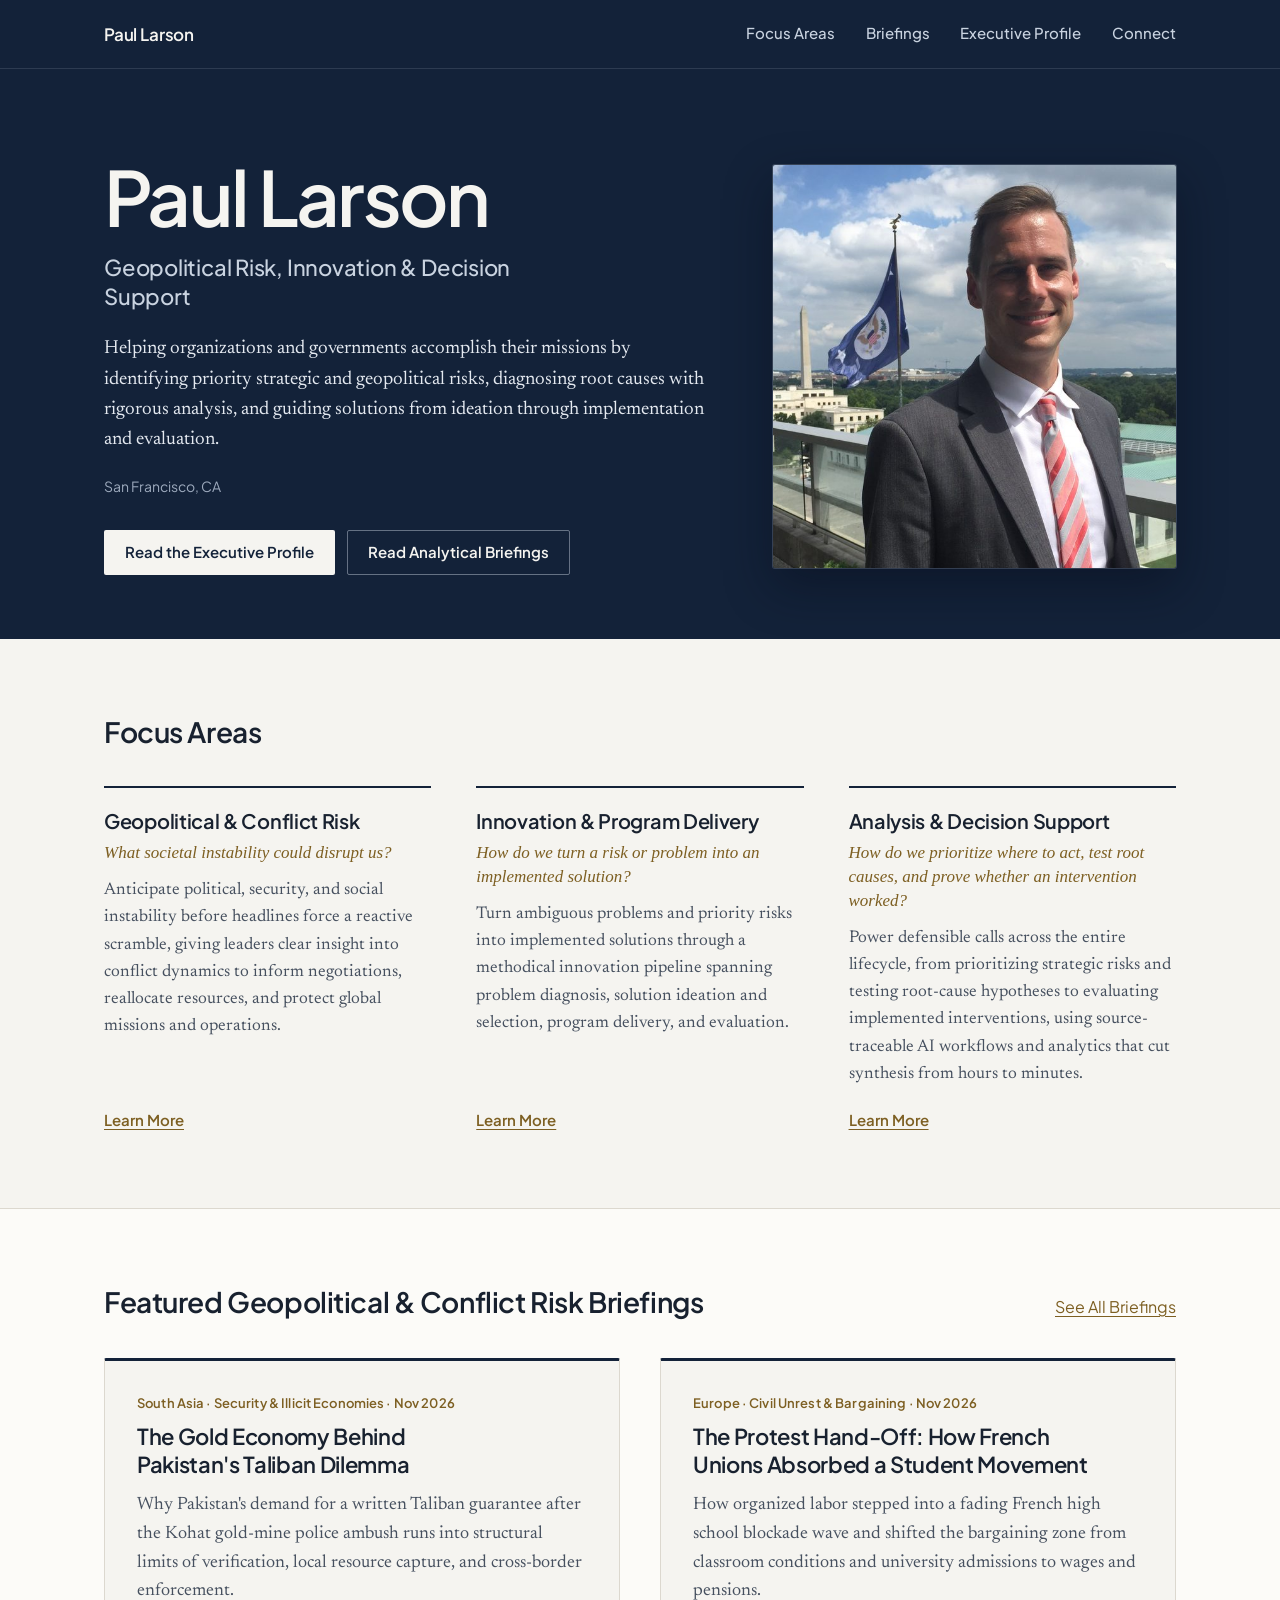
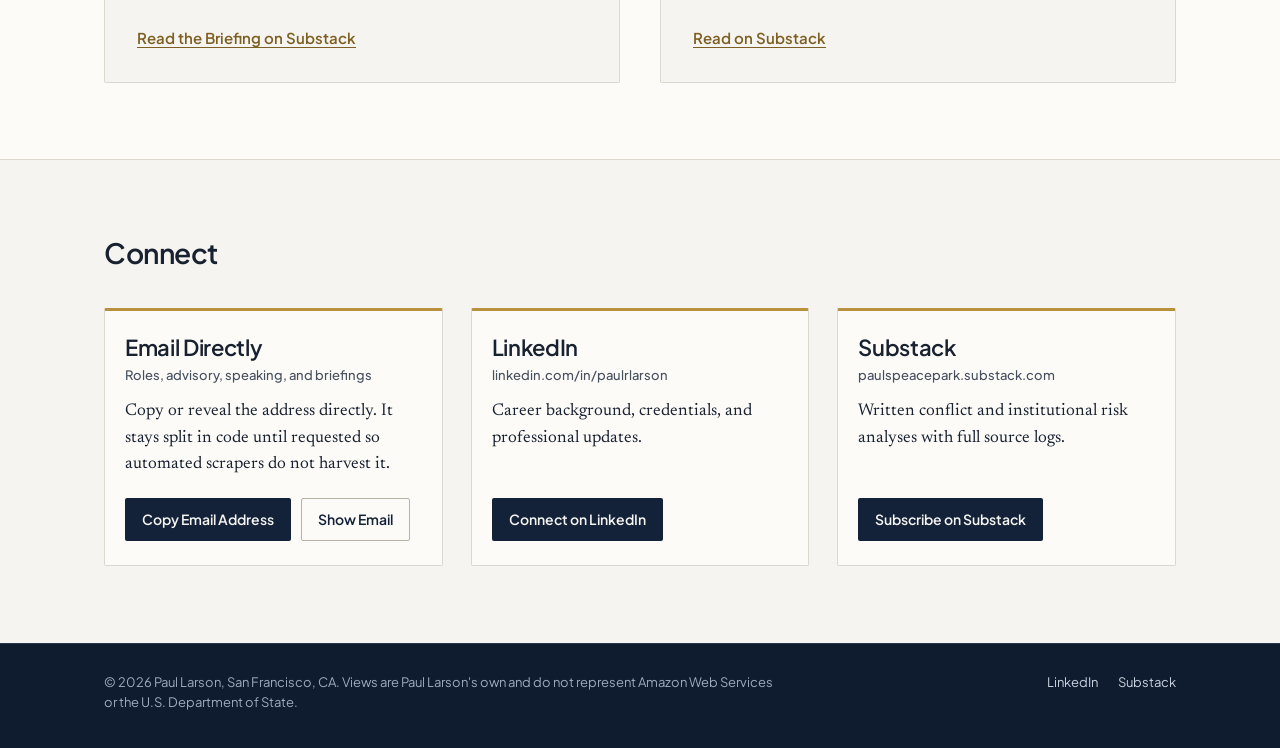
==== commit b0b3f31f: "Update brand messaging, focus area benefits, hybrid briefing workflow, and direct email contact Co-A" ====
--- a/index.html
+++ b/index.html
@@ -3,11 +3,11 @@
 <head>
   <meta charset="utf-8">
   <meta name="viewport" content="width=device-width, initial-scale=1">
-  <title>Paul Larson | Geopolitical Risk, Public-Sector Innovation &amp; Decision Support</title>
-  <meta name="description" content="Across 13+ years at AWS and the U.S. Department of State, Paul Larson designs risk-prioritization models, public-sector innovation portfolios, and source-traceable decision tools.">
+  <title>Paul Larson | Geopolitical Risk, Innovation &amp; Decision Support</title>
+  <meta name="description" content="Helping organizations and governments accomplish their missions through strategic and geopolitical risk analysis, methodical innovation, and source-traceable decision support.">
   <meta name="author" content="Paul Larson">
-  <meta property="og:title" content="Paul Larson | Geopolitical Risk, Public-Sector Innovation &amp; Decision Support">
-  <meta property="og:description" content="Across 13+ years at AWS and the U.S. Department of State, Paul Larson designs risk-prioritization models, public-sector innovation portfolios, and source-traceable decision tools.">
+  <meta property="og:title" content="Paul Larson | Geopolitical Risk, Innovation &amp; Decision Support">
+  <meta property="og:description" content="Helping organizations and governments accomplish their missions through strategic and geopolitical risk analysis, methodical innovation, and source-traceable decision support.">
   <meta property="og:type" content="website">
   <meta property="og:site_name" content="Paul Larson">
   <meta property="og:image" content="https://paulrlarson.github.io/assets/paul-larson.jpg">
@@ -45,8 +45,8 @@
       <div class="wrap">
         <div class="hero-text">
           <h1 class="hero-name">Paul Larson</h1>
-          <p class="hero-headline">Geopolitical Risk, Public-Sector Innovation &amp; Decision Support</p>
-          <p class="hero-sub">Across 13+ years at the U.S. Department of State and AWS, helping institutions diagnose complex risks, design innovation portfolios, and build decision tools leaders trust.</p>
+          <p class="hero-headline">Geopolitical Risk, Innovation &amp; Decision Support</p>
+          <p class="hero-sub">Helping organizations and governments accomplish their missions by identifying priority strategic and geopolitical risks, diagnosing root causes with rigorous analysis, and guiding solutions from ideation through implementation and evaluation.</p>
           <p class="hero-location">San Francisco, CA</p>
           <div class="btn-row">
             <a class="btn btn-light" href="about.html">Read the Executive Profile</a>
@@ -67,17 +67,20 @@
         <div class="method-columns">
           <article>
             <h3>Geopolitical &amp; Conflict Risk</h3>
-            <p>Strategic risk-prioritization models, threat-and-capacity mapping, interagency scenario planning, and multi-source conflict analysis that show leaders where to act first.</p>
+            <p class="method-question">What societal instability could disrupt us?</p>
+            <p>Anticipate political, security, and social instability before headlines force a reactive scramble, giving leaders clear insight into conflict dynamics to inform negotiations, reallocate resources, and protect global missions and operations.</p>
             <a class="text-link" href="methodology.html#geopolitical-risk" aria-label="Learn more about Geopolitical &amp; Conflict Risk">Learn More</a>
           </article>
           <article>
-            <h3>Public-Sector &amp; Institutional Innovation</h3>
-            <p>Internal innovation labs, portfolio design ($29M Reimagine Task Force), Lean Six Sigma diagnostics, and policy-to-workflow adoption across complex organizations.</p>
-            <a class="text-link" href="methodology.html#institutional-innovation" aria-label="Learn more about Public-Sector &amp; Institutional Innovation">Learn More</a>
+            <h3>Innovation &amp; Program Delivery</h3>
+            <p class="method-question">How do we turn a risk or problem into an implemented solution?</p>
+            <p>Turn ambiguous problems and priority risks into implemented solutions through a methodical innovation pipeline spanning problem diagnosis, solution ideation and selection, program delivery, and evaluation.</p>
+            <a class="text-link" href="methodology.html#innovation" aria-label="Learn more about Innovation &amp; Program Delivery">Learn More</a>
           </article>
           <article>
             <h3>Analysis &amp; Decision Support</h3>
-            <p>Source-traceable AI research workflows, executive Tableau analytics products, peer benchmarking, and governance rubrics that turn complex evidence into trusted decisions.</p>
+            <p class="method-question">How do we prioritize where to act, test root causes, and prove whether an intervention worked?</p>
+            <p>Power defensible calls across the entire lifecycle, from prioritizing strategic risks and testing root-cause hypotheses to evaluating implemented interventions, using source-traceable AI workflows and analytics that cut synthesis from hours to minutes.</p>
             <a class="text-link" href="methodology.html#decision-support" aria-label="Learn more about Analysis &amp; Decision Support">Learn More</a>
           </article>
         </div>
@@ -87,7 +90,7 @@
     <section class="section section-raised" aria-labelledby="briefings-title">
       <div class="wrap">
         <div class="section-head">
-          <h2 id="briefings-title">Featured Analytical Briefings</h2>
+          <h2 id="briefings-title">Featured Geopolitical &amp; Conflict Risk Briefings</h2>
           <a class="text-link" href="briefings.html">See All Briefings</a>
         </div>
         <div class="briefing-grid" data-briefings="featured">
@@ -103,10 +106,15 @@
         </div>
         <div class="connect-grid">
           <article class="connect-card">
-            <h3>Inquiries</h3>
-            <p class="connect-id">Advisory, speaking, and workshops</p>
-            <p class="connect-desc">Start a conversation on roles, collaborations, or briefings.</p>
-            <a class="btn btn-dark" href="contact.html#inquiry">Start an Inquiry</a>
+            <h3>Email Directly</h3>
+            <p class="connect-id">Roles, advisory, speaking, and briefings</p>
+            <p class="connect-desc">Copy or reveal the address directly. It stays split in code until requested so automated scrapers do not harvest it.</p>
+            <div class="btn-row">
+              <button class="btn btn-dark" type="button" data-email-copy>Copy Email Address</button>
+              <button class="btn btn-outline-dark" type="button" data-email-reveal aria-controls="email-out">Show Email</button>
+            </div>
+            <p id="email-out" class="email-reveal" hidden></p>
+            <p id="email-copy-status" class="form-status" role="status" aria-live="polite"></p>
           </article>
           <article class="connect-card">
             <h3>LinkedIn</h3>
--- a/assets/styles.css
+++ b/assets/styles.css
@@ -494,8 +494,17 @@
   flex-direction: column;
 }
 .method-columns h3 { font-size: 1.25rem; line-height: 1.25; }
-.method-columns p {
-  margin-top: 0.85rem;
+.method-question {
+  font-family: var(--serif);
+  font-style: italic;
+  font-weight: 500;
+  font-size: 1.0625rem;
+  line-height: 1.4;
+  color: var(--brass-ink);
+  margin-top: 0.5rem;
+}
+.method-columns p:not(.method-question) {
+  margin-top: 0.75rem;
   font-family: var(--serif);
   font-size: 1.0625rem;
   line-height: 1.6;
@@ -516,14 +525,18 @@
   scroll-margin-top: 1.5rem;
 }
 .method-detail h2 { font-size: var(--step-3); }
-.method-detail .method-aside p {
+.method-detail .method-aside p:not(.method-question) {
   margin-top: 1rem;
   font-size: 0.9375rem;
   color: var(--ink-soft);
 }
+.method-detail .method-aside .method-question {
+  font-size: 1.125rem;
+  margin-top: 0.6rem;
+}
 .method-detail .btn { margin-top: 1.5rem; }
 .method-detail .method-aside .method-summary {
-  margin-top: 0.85rem;
+  margin-top: 0.75rem;
   font-family: var(--serif);
   font-size: var(--step-1);
   line-height: 1.55;
@@ -536,6 +549,9 @@
   line-height: 1.55;
 }
 .record-list li + li { margin-top: 0.65rem; }
+.prose .record-list { margin-top: 1.15rem; }
+.prose .record-list li + li { margin-top: 0.85rem; }
+.prose .record-list strong { color: var(--navy-900); font-weight: 600; }
 .record-list li::before {
   content: "";
   position: absolute;
@@ -583,6 +599,30 @@
 .overview-block.overview-light { background: var(--paper-raised); color: var(--ink); }
 .overview-block.overview-light .overview-note { color: var(--ink-soft); }
 .overview-block.overview-light .prose { color: var(--ink); }
+.method-callout {
+  margin-top: 1.4rem;
+  padding: 1.1rem 1.35rem;
+  background: #EDEFF3;
+  border: 1px solid var(--rule-strong);
+  border-left: 4px solid var(--brass);
+  border-radius: var(--radius);
+  font-family: var(--sans);
+}
+.method-callout strong {
+  display: block;
+  font-size: 0.8125rem;
+  font-weight: 600;
+  letter-spacing: 0.04em;
+  text-transform: uppercase;
+  color: var(--brass-ink);
+  margin-bottom: 0.35rem;
+}
+.method-callout p {
+  font-family: var(--serif);
+  font-size: 1.0625rem;
+  line-height: 1.55;
+  color: var(--navy-900);
+}
 @media (max-width: 860px) {
   .overview-block .wrap { grid-template-columns: 1fr; }
 }
@@ -731,6 +771,13 @@
   white-space: nowrap;
   font-size: 0.875rem;
   padding: 0.75rem 1rem;
+}
+.connect-card .btn-row {
+  margin-top: 1.25rem;
+  gap: 0.6rem;
+}
+.connect-card .btn-row .btn {
+  margin-top: 0;
 }
 
 /* ---------- Inquiries ---------- */
@@ -808,6 +855,7 @@
 .field textarea:focus { outline: 2px solid var(--brass); outline-offset: 0; border-color: var(--navy-900); }
 .form-actions { margin-top: 1.5rem; display: flex; flex-wrap: wrap; align-items: center; gap: 1rem; }
 .form-status { font-size: 0.9375rem; color: var(--ink-soft); margin-top: 0.6rem; }
+.form-status:empty { display: none; }
 .form-actions .form-status { margin-top: 0; }
 .form-status.is-error { color: #8A2A1F; }
 .form-status.is-ok { color: #2F5A3A; }
